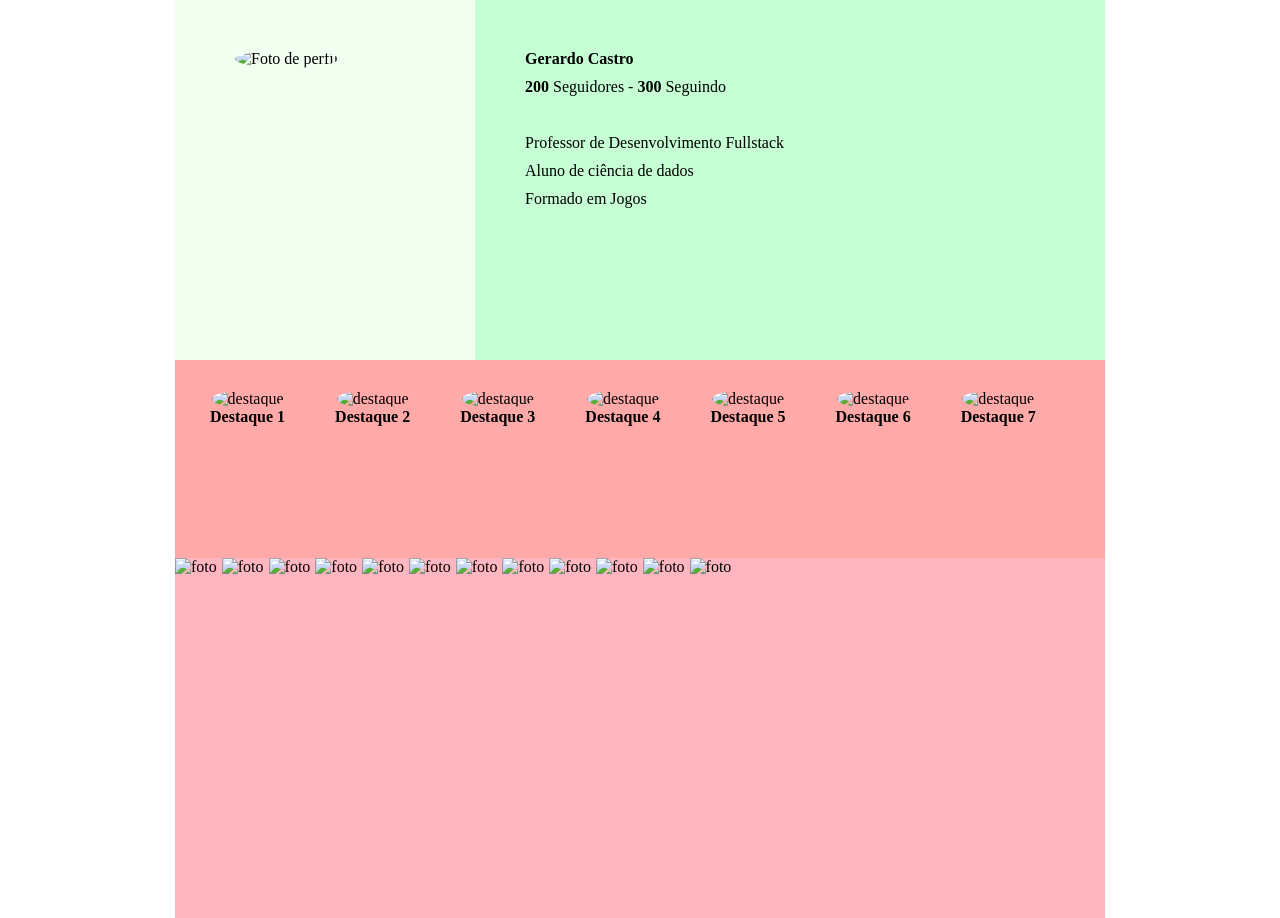
==== index.html @ 74f67df5 "primeiro commit" ====
<!DOCTYPE html>
<html lang="en">
<head>
    <meta charset="UTF-8">
    <meta name="viewport" content="width=device-width, initial-scale=1.0">
    <title>Instagram</title>
    <link rel="stylesheet" href="style.css">
</head>
<body>
    <div id="conteudo">
        <div id="info">
            <div id="foto">
                <img src="https://placehold.co/180" alt="Foto de perfil">
            </div>
            <div id="texto">
                <p><strong>Gerardo Castro</strong></p>
                <p><strong>200</strong> Seguidores - <strong>300</strong> Seguindo</p>
                <br>
                <p>Professor de Desenvolvimento Fullstack</p>
                <p>Aluno de ciência de dados</p>
                <p>Formado em Jogos</p>
            </div>
        </div>
        <div id="destaques">
            <div class="destaque">
                <img src="https://placehold.co/100" alt="destaque">
                <p><b>Destaque 1</b></p>
            </div>
            <div class="destaque">
                <img src="https://placehold.co/100" alt="destaque">
                <p><b>Destaque 2</b></p>
            </div>
            <div class="destaque">
                <img src="https://placehold.co/100" alt="destaque">
                <p><b>Destaque 3</b></p>
            </div>
            <div class="destaque">
                <img src="https://placehold.co/100" alt="destaque">
                <p><b>Destaque 4</b></p>
            </div>
            <div class="destaque">
                <img src="https://placehold.co/100" alt="destaque">
                <p><b>Destaque 5</b></p>
            </div>
            <div class="destaque">
                <img src="https://placehold.co/100" alt="destaque">
                <p><b>Destaque 6</b></p>
            </div>
            <div class="destaque">
                <img src="https://placehold.co/100" alt="destaque">
                <p><b>Destaque 7</b></p>
            </div>
            
        </div>
        <div id="feed">
            <div class="foto"><img src="https://placehold.co/306x400" alt="foto"></div>
            <div class="foto"><img src="https://placehold.co/306x400" alt="foto"></div>
            <div class="foto"><img src="https://placehold.co/306x400" alt="foto"></div>
            <div class="foto"><img src="https://placehold.co/306x400" alt="foto"></div>
            <div class="foto"><img src="https://placehold.co/306x400" alt="foto"></div>
            <div class="foto"><img src="https://placehold.co/306x400" alt="foto"></div>
            <div class="foto"><img src="https://placehold.co/306x400" alt="foto"></div>
            <div class="foto"><img src="https://placehold.co/306x400" alt="foto"></div>
            <div class="foto"><img src="https://placehold.co/306x400" alt="foto"></div>
            <div class="foto"><img src="https://placehold.co/306x400" alt="foto"></div>
            <div class="foto"><img src="https://placehold.co/306x400" alt="foto"></div>
            <div class="foto"><img src="https://placehold.co/306x400" alt="foto"></div>
        </div>
    </div>    
</body>
</html>
---- style.css ----
* {
  margin: 0;
  padding: 0;
  box-sizing: border-box;
}

#conteudo {
    width: 930px;
    /* height: 100vh; */
    margin: 0 auto;
    background-color: rgb(222, 238, 252);
}

#info {
    width: 100%;
    height: 40vh;
    background-color: cornsilk;
    display: flex;
}

#foto {
    width: 300px;
    background-color: honeydew;

    img {
        width: 180px;
        border-radius: 50%;
        margin: 50px 60px;
    }
}

#texto {
    background-color: rgb(199, 255, 212);
    width: 630px;
    height: 40vh;
    padding: 40px;
    p {
        margin: 10px;
    }
}

#destaques {
    width: 100%;
    height: 22vh;
    background-color: rgb(255, 169, 169);
    display: flex;
    padding: 10px;
}

.destaque {
    padding: 20px 25px;
    text-align: center;
    img {
        width: 80px;
        border-radius: 50%;
    }
}

#feed {
    width: 100%;
    height: 40vh;
    background-color: lightpink;
    display: flex;
    flex-wrap: wrap;
    gap: 0 5px;
    .foto {
        transition: 0.5s;
        
    }
}

.foto:hover {
    transform: scale(1.05);
    transition: 0.5s;
    box-shadow: 0 0 10px 3px rgba(0, 0, 0, 0.2);
}
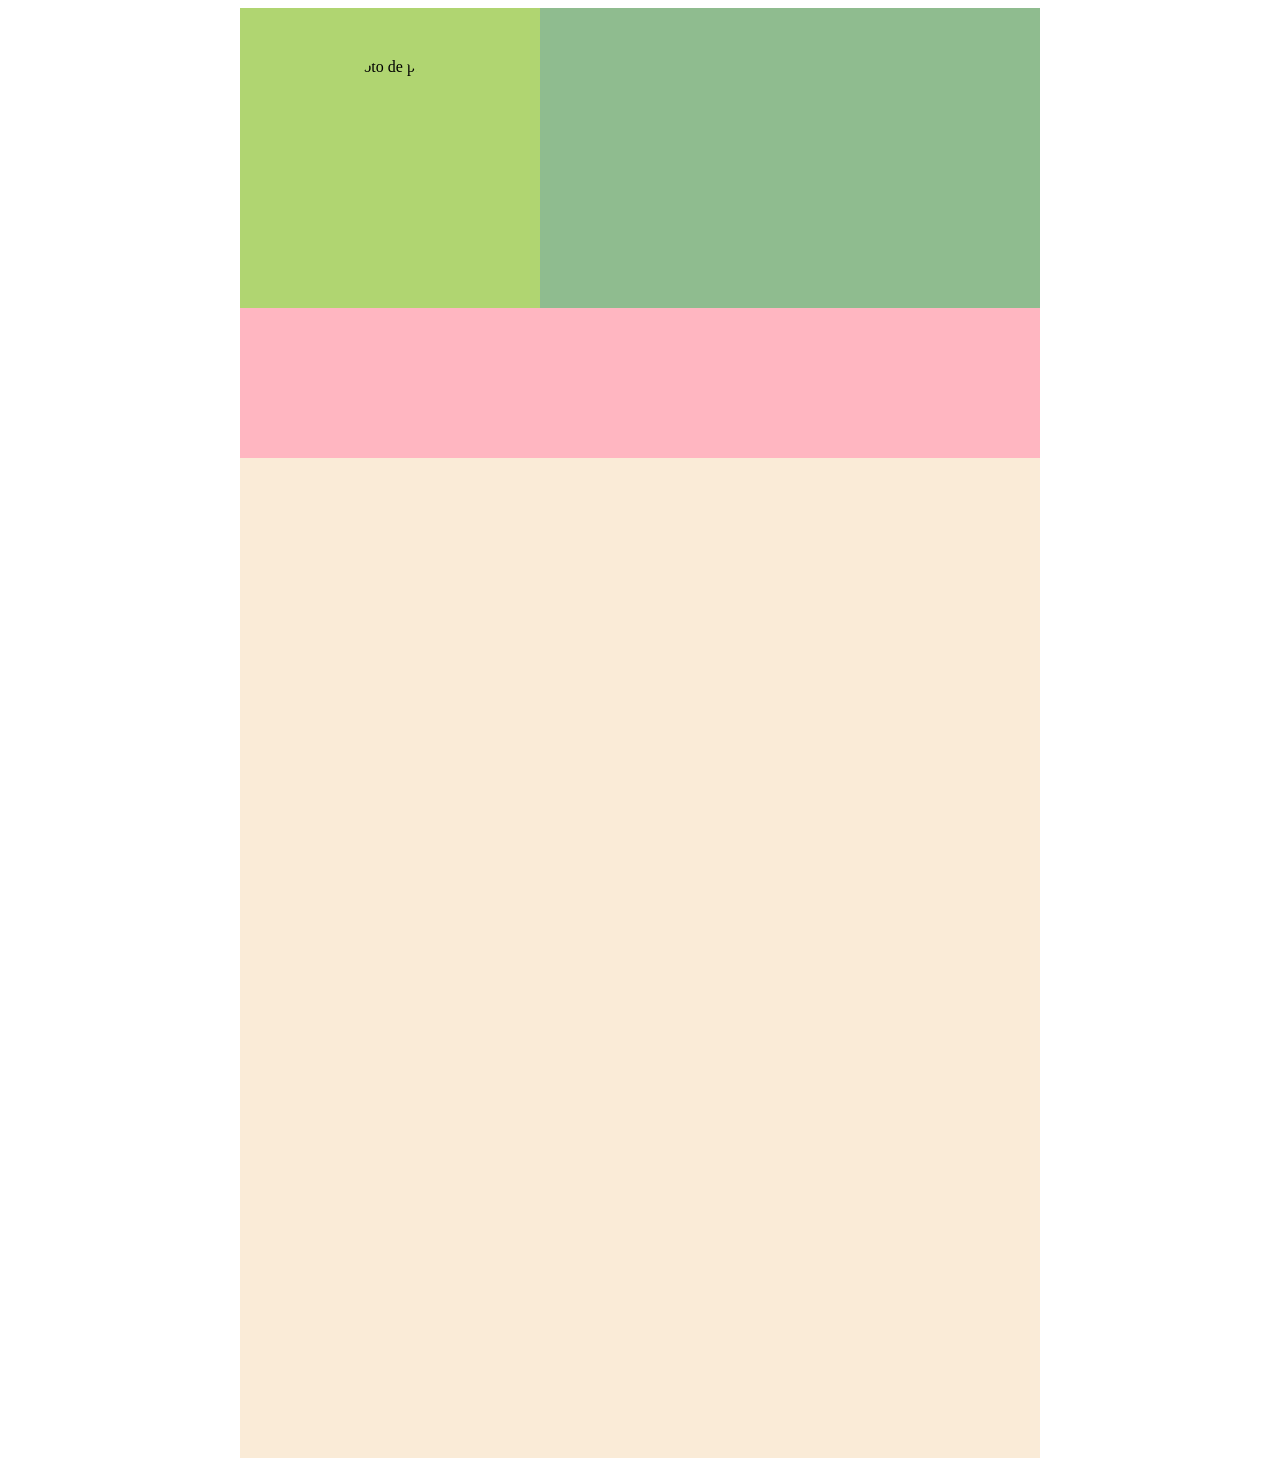
==== commit d699fed8: "tamanho das divs e foto de perfil" ====
--- a/index.html
+++ b/index.html
@@ -1,71 +1,24 @@
 <!DOCTYPE html>
 <html lang="en">
+
 <head>
     <meta charset="UTF-8">
     <meta name="viewport" content="width=device-width, initial-scale=1.0">
     <title>Instagram</title>
     <link rel="stylesheet" href="style.css">
 </head>
+
 <body>
     <div id="conteudo">
-        <div id="info">
-            <div id="foto">
-                <img src="https://placehold.co/180" alt="Foto de perfil">
+        <div id="cabecalho">
+            <div id="fotodeperfil">
+                <img height="200" src="https://placehold.co/400" alt="Foto de perfil">
             </div>
-            <div id="texto">
-                <p><strong>Gerardo Castro</strong></p>
-                <p><strong>200</strong> Seguidores - <strong>300</strong> Seguindo</p>
-                <br>
-                <p>Professor de Desenvolvimento Fullstack</p>
-                <p>Aluno de ciência de dados</p>
-                <p>Formado em Jogos</p>
-            </div>
+            <div id="textodeperfil"></div>
         </div>
-        <div id="destaques">
-            <div class="destaque">
-                <img src="https://placehold.co/100" alt="destaque">
-                <p><b>Destaque 1</b></p>
-            </div>
-            <div class="destaque">
-                <img src="https://placehold.co/100" alt="destaque">
-                <p><b>Destaque 2</b></p>
-            </div>
-            <div class="destaque">
-                <img src="https://placehold.co/100" alt="destaque">
-                <p><b>Destaque 3</b></p>
-            </div>
-            <div class="destaque">
-                <img src="https://placehold.co/100" alt="destaque">
-                <p><b>Destaque 4</b></p>
-            </div>
-            <div class="destaque">
-                <img src="https://placehold.co/100" alt="destaque">
-                <p><b>Destaque 5</b></p>
-            </div>
-            <div class="destaque">
-                <img src="https://placehold.co/100" alt="destaque">
-                <p><b>Destaque 6</b></p>
-            </div>
-            <div class="destaque">
-                <img src="https://placehold.co/100" alt="destaque">
-                <p><b>Destaque 7</b></p>
-            </div>
-            
-        </div>
-        <div id="feed">
-            <div class="foto"><img src="https://placehold.co/306x400" alt="foto"></div>
-            <div class="foto"><img src="https://placehold.co/306x400" alt="foto"></div>
-            <div class="foto"><img src="https://placehold.co/306x400" alt="foto"></div>
-            <div class="foto"><img src="https://placehold.co/306x400" alt="foto"></div>
-            <div class="foto"><img src="https://placehold.co/306x400" alt="foto"></div>
-            <div class="foto"><img src="https://placehold.co/306x400" alt="foto"></div>
-            <div class="foto"><img src="https://placehold.co/306x400" alt="foto"></div>
-            <div class="foto"><img src="https://placehold.co/306x400" alt="foto"></div>
-            <div class="foto"><img src="https://placehold.co/306x400" alt="foto"></div>
-            <div class="foto"><img src="https://placehold.co/306x400" alt="foto"></div>
-            <div class="foto"><img src="https://placehold.co/306x400" alt="foto"></div>
-            <div class="foto"><img src="https://placehold.co/306x400" alt="foto"></div>
-        </div>
-    </div>    
+        <div id="destaques"></div>
+        <div id="feed"></div>
+    </div>
 </body>
+
 </html>
--- a/style.css
+++ b/style.css
@@ -1,76 +1,45 @@
-* {
-  margin: 0;
-  padding: 0;
-  box-sizing: border-box;
+#conteudo  {
+    width: 800px;
+    height: 1000px;
+    background-color: khaki;
+    margin: 0 auto;
 }
 
-#conteudo {
-    width: 930px;
-    /* height: 100vh; */
-    margin: 0 auto;
-    background-color: rgb(222, 238, 252);
-}
-
-#info {
-    width: 100%;
-    height: 40vh;
-    background-color: cornsilk;
+#cabecalho {
+    width: 800px;
+    height: 300px;
+    background-color: azure;
     display: flex;
 }
 
-#foto {
+#fotodeperfil {
     width: 300px;
-    background-color: honeydew;
-
-    img {
-        width: 180px;
-        border-radius: 50%;
-        margin: 50px 60px;
-    }
+    height: 300px;
+    background-color: rgb(176, 213, 113);
+    display: flex;
+    align-items: center;
+    justify-content: center;
 }
 
-#texto {
-    background-color: rgb(199, 255, 212);
-    width: 630px;
-    height: 40vh;
-    padding: 40px;
-    p {
-        margin: 10px;
-    }
+img {
+    border-radius: 50%;
+}
+
+#textodeperfil {
+    width: 500px;
+    height: 300px;
+    background-color: darkseagreen;
 }
 
 #destaques {
-    width: 100%;
-    height: 22vh;
-    background-color: rgb(255, 169, 169);
-    display: flex;
-    padding: 10px;
-}
-
-.destaque {
-    padding: 20px 25px;
-    text-align: center;
-    img {
-        width: 80px;
-        border-radius: 50%;
-    }
+    height: 150px;
+    width: 800px;
+    background-color: lightpink;
 }
 
 #feed {
-    width: 100%;
-    height: 40vh;
-    background-color: lightpink;
-    display: flex;
-    flex-wrap: wrap;
-    gap: 0 5px;
-    .foto {
-        transition: 0.5s;
-        
-    }
+    height: 1000px;
+    width: 800px;
+    background-color: antiquewhite;
 }
 
-.foto:hover {
-    transform: scale(1.05);
-    transition: 0.5s;
-    box-shadow: 0 0 10px 3px rgba(0, 0, 0, 0.2);
-}
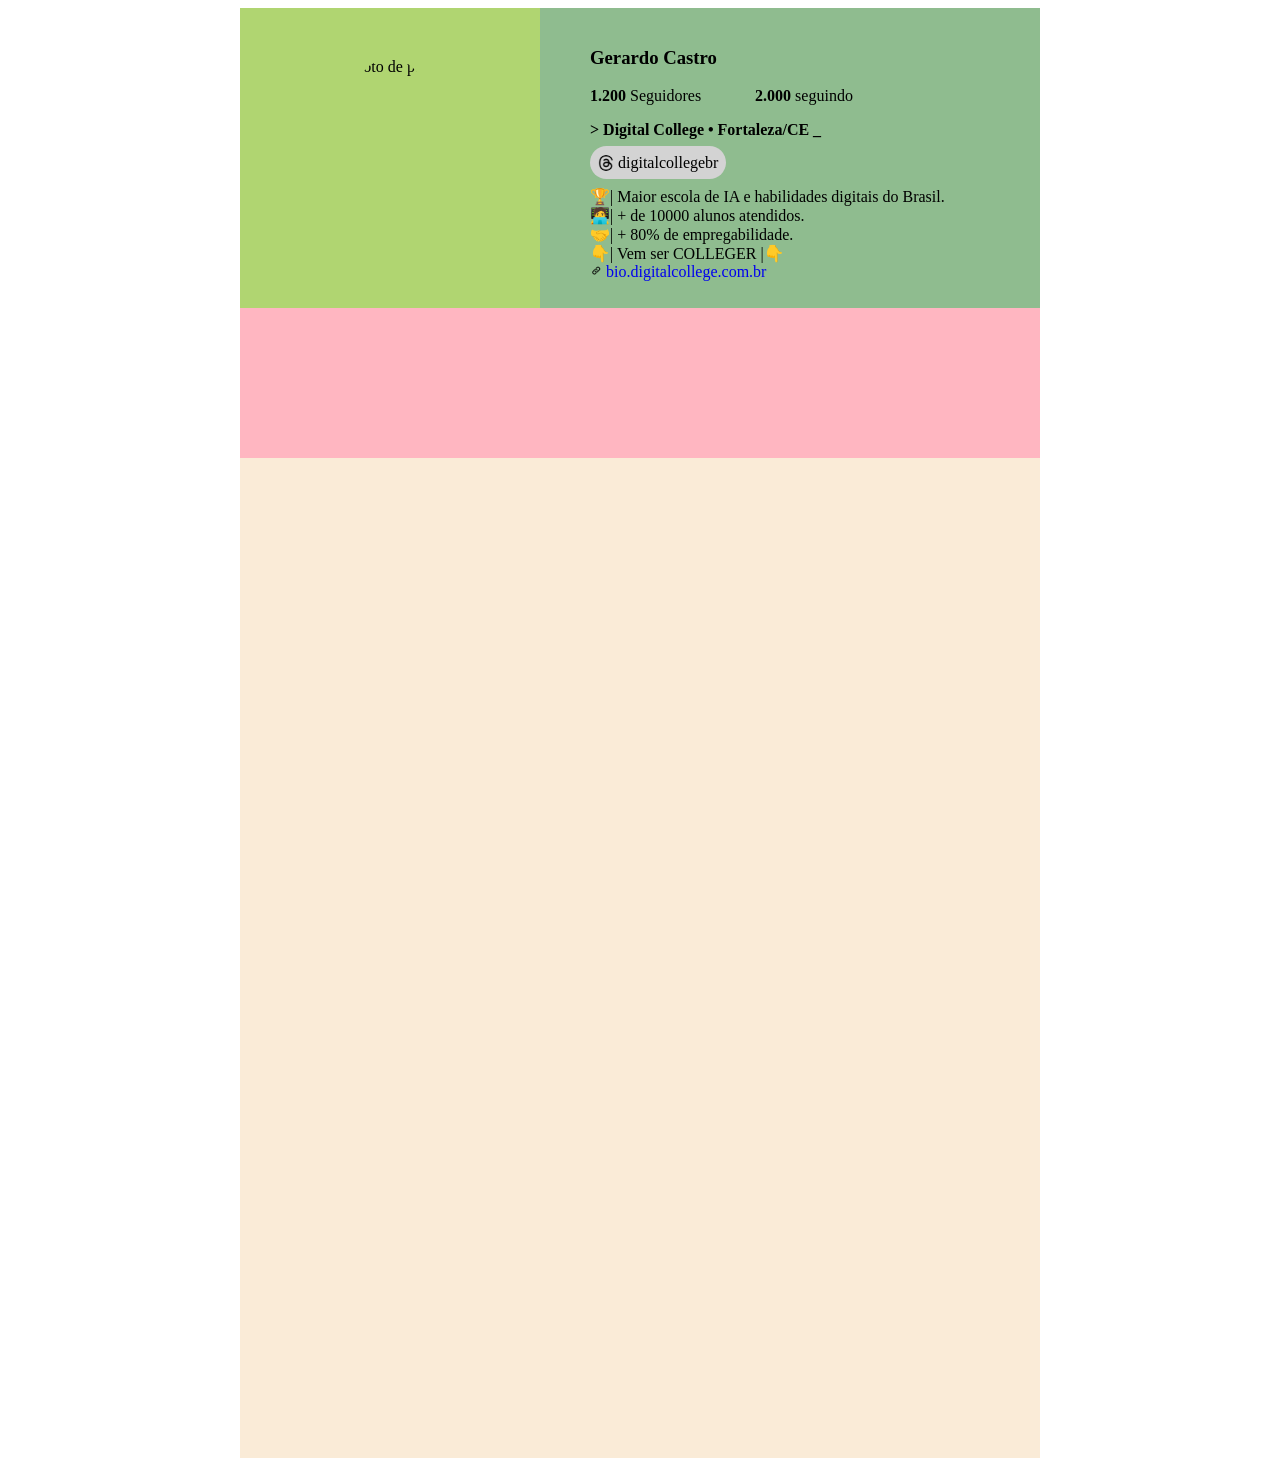
==== commit e195b803: "finalizamos o cabeçalho" ====
--- a/index.html
+++ b/index.html
@@ -14,7 +14,24 @@
             <div id="fotodeperfil">
                 <img height="200" src="https://placehold.co/400" alt="Foto de perfil">
             </div>
-            <div id="textodeperfil"></div>
+            <div id="textodeperfil">
+                <h3>Gerardo Castro</h3>
+                <p><b>1.200</b> Seguidores <span id="span-seguindo">2.000</span> seguindo</p>
+                <strong>> Digital College • Fortaleza/CE _</strong>
+                <p class="juntinhos" id="essenao">
+                    <span id="pill">
+                        <img src="Threads_(app)_logo.svg.webp" alt="Logo do Threads" height="16">
+                        digitalcollegebr</span>
+                </p>
+                <p class="juntinhos">🏆| Maior escola de IA e habilidades digitais do Brasil.</p>
+                <p class="juntinhos">🧑‍💻| + de 10000 alunos atendidos.</p>
+                <p class="juntinhos">🤝| + 80% de empregabilidade.</p>
+                <p class="juntinhos">👇| Vem ser COLLEGER |👇</p>
+                <a href="bio.digitalcollege.com.br">
+                    <i id="icone-link"></i>
+                    bio.digitalcollege.com.br
+                </a>
+            </div>
         </div>
         <div id="destaques"></div>
         <div id="feed"></div>
--- a/style.css
+++ b/style.css
@@ -29,6 +29,8 @@
     width: 500px;
     height: 300px;
     background-color: darkseagreen;
+    padding: 20px 50px;
+    box-sizing: border-box;
 }
 
 #destaques {
@@ -43,3 +45,37 @@
     background-color: antiquewhite;
 }
 
+#span-seguindo {
+    font-weight: bold;
+    margin-left: 50px;
+}
+
+.juntinhos {
+    margin: 0;
+}
+
+#pill {
+    background-color: lightgray;
+    padding: 8px;
+    border-radius: 20px;
+
+    img {
+        margin-bottom: -3px;
+    }
+}
+
+#essenao {
+    margin: 15px 0;
+}
+
+a {
+    text-decoration: none;
+}
+
+#icone-link {
+    height: 12px;
+    width: 12px;
+    display: inline-block;
+    background-size: 12px;
+    background-image: url("link-icon-png-14.png");
+}
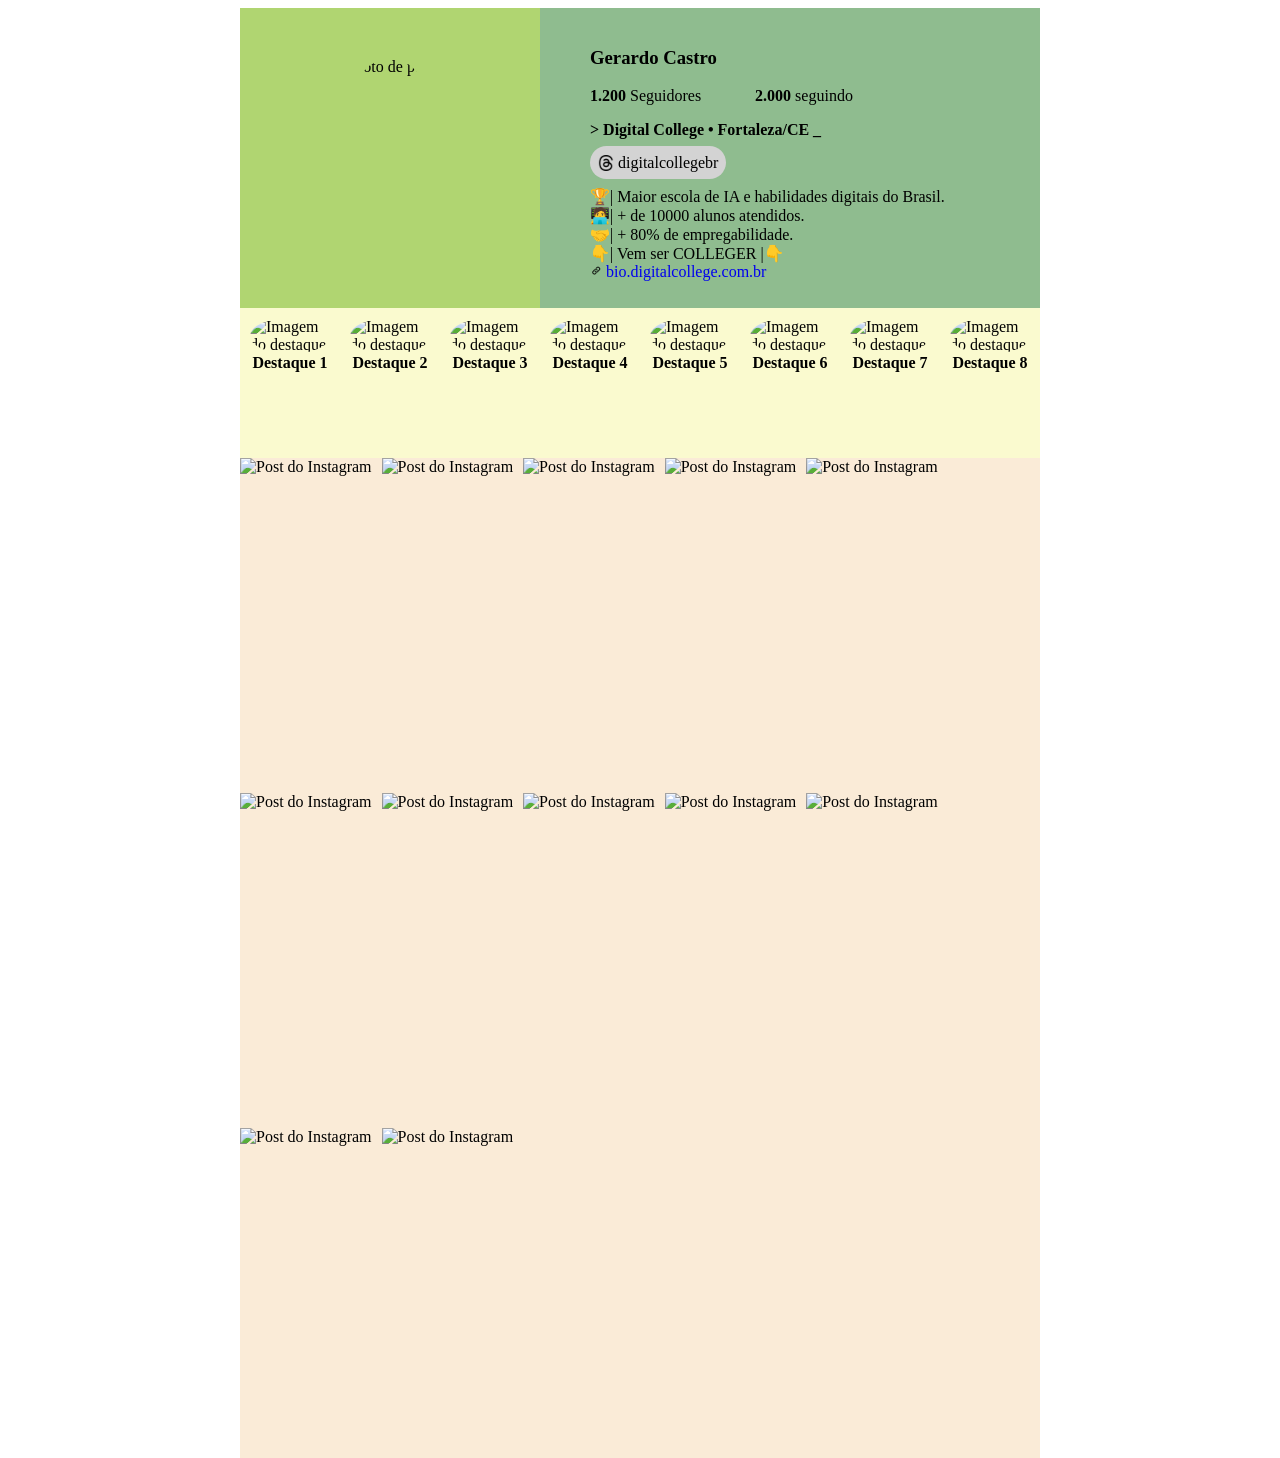
==== commit 01267fe8: "destaques e feed" ====
--- a/index.html
+++ b/index.html
@@ -33,8 +33,54 @@
                 </a>
             </div>
         </div>
-        <div id="destaques"></div>
-        <div id="feed"></div>
+        <div id="destaques">
+            <div class="destaque">
+                <img src="https://placehold.co/100x100" alt="Imagem do destaque">
+                <p>Destaque 1</p>
+            </div>
+            <div class="destaque">
+                <img src="https://placehold.co/100x100" alt="Imagem do destaque">
+                <p>Destaque 2</p>
+            </div>
+            <div class="destaque">
+                <img src="https://placehold.co/100x100" alt="Imagem do destaque">
+                <p>Destaque 3</p>
+            </div>
+            <div class="destaque">
+                <img src="https://placehold.co/100x100" alt="Imagem do destaque">
+                <p>Destaque 4</p>
+            </div>
+            <div class="destaque">
+                <img src="https://placehold.co/100x100" alt="Imagem do destaque">
+                <p>Destaque 5</p>
+            </div>
+            <div class="destaque">
+                <img src="https://placehold.co/100x100" alt="Imagem do destaque">
+                <p>Destaque 6</p>
+            </div>
+            <div class="destaque">
+                <img src="https://placehold.co/100x100" alt="Imagem do destaque">
+                <p>Destaque 7</p>
+            </div>
+            <div class="destaque">
+                <img src="https://placehold.co/100x100" alt="Imagem do destaque">
+                <p>Destaque 8</p>
+            </div>
+        </div>
+        <div id="feed">
+            <div class="post"><img src="https://placehold.co/260x300" alt="Post do Instagram"></div>
+            <div class="post"><img src="https://placehold.co/260x300" alt="Post do Instagram"></div>
+            <div class="post"><img src="https://placehold.co/260x300" alt="Post do Instagram"></div>
+            <div class="post"><img src="https://placehold.co/260x300" alt="Post do Instagram"></div>
+            <div class="post"><img src="https://placehold.co/260x300" alt="Post do Instagram"></div>
+            <div class="post"><img src="https://placehold.co/260x300" alt="Post do Instagram"></div>
+            <div class="post"><img src="https://placehold.co/260x300" alt="Post do Instagram"></div>
+            <div class="post"><img src="https://placehold.co/260x300" alt="Post do Instagram"></div>
+            <div class="post"><img src="https://placehold.co/260x300" alt="Post do Instagram"></div>
+            <div class="post"><img src="https://placehold.co/260x300" alt="Post do Instagram"></div>
+            <div class="post"><img src="https://placehold.co/260x300" alt="Post do Instagram"></div>
+            <div class="post"><img src="https://placehold.co/260x300" alt="Post do Instagram"></div>
+        </div>
     </div>
 </body>
 
--- a/style.css
+++ b/style.css
@@ -21,7 +21,8 @@
     justify-content: center;
 }
 
-img {
+#fotodeperfil img,
+.destaque img{
     border-radius: 50%;
 }
 
@@ -37,6 +38,9 @@
     height: 150px;
     width: 800px;
     background-color: lightpink;
+    display: flex;
+    overflow-x: scroll;
+    overflow-y: hidden;
 }
 
 #feed {
@@ -78,4 +82,24 @@
     display: inline-block;
     background-size: 12px;
     background-image: url("link-icon-png-14.png");
+}
+
+.destaque {
+    width: 120px;
+    height: 150px;
+    background-color: #fafacf;
+    padding: 10px;
+    box-sizing: border-box;
+
+    p {
+        margin-top: 0;
+        text-align: center;
+        font-weight: 600;
+    }
+}
+
+#feed {
+    display: flex;
+    flex-wrap: wrap;
+    gap: 5px 10px;
 }
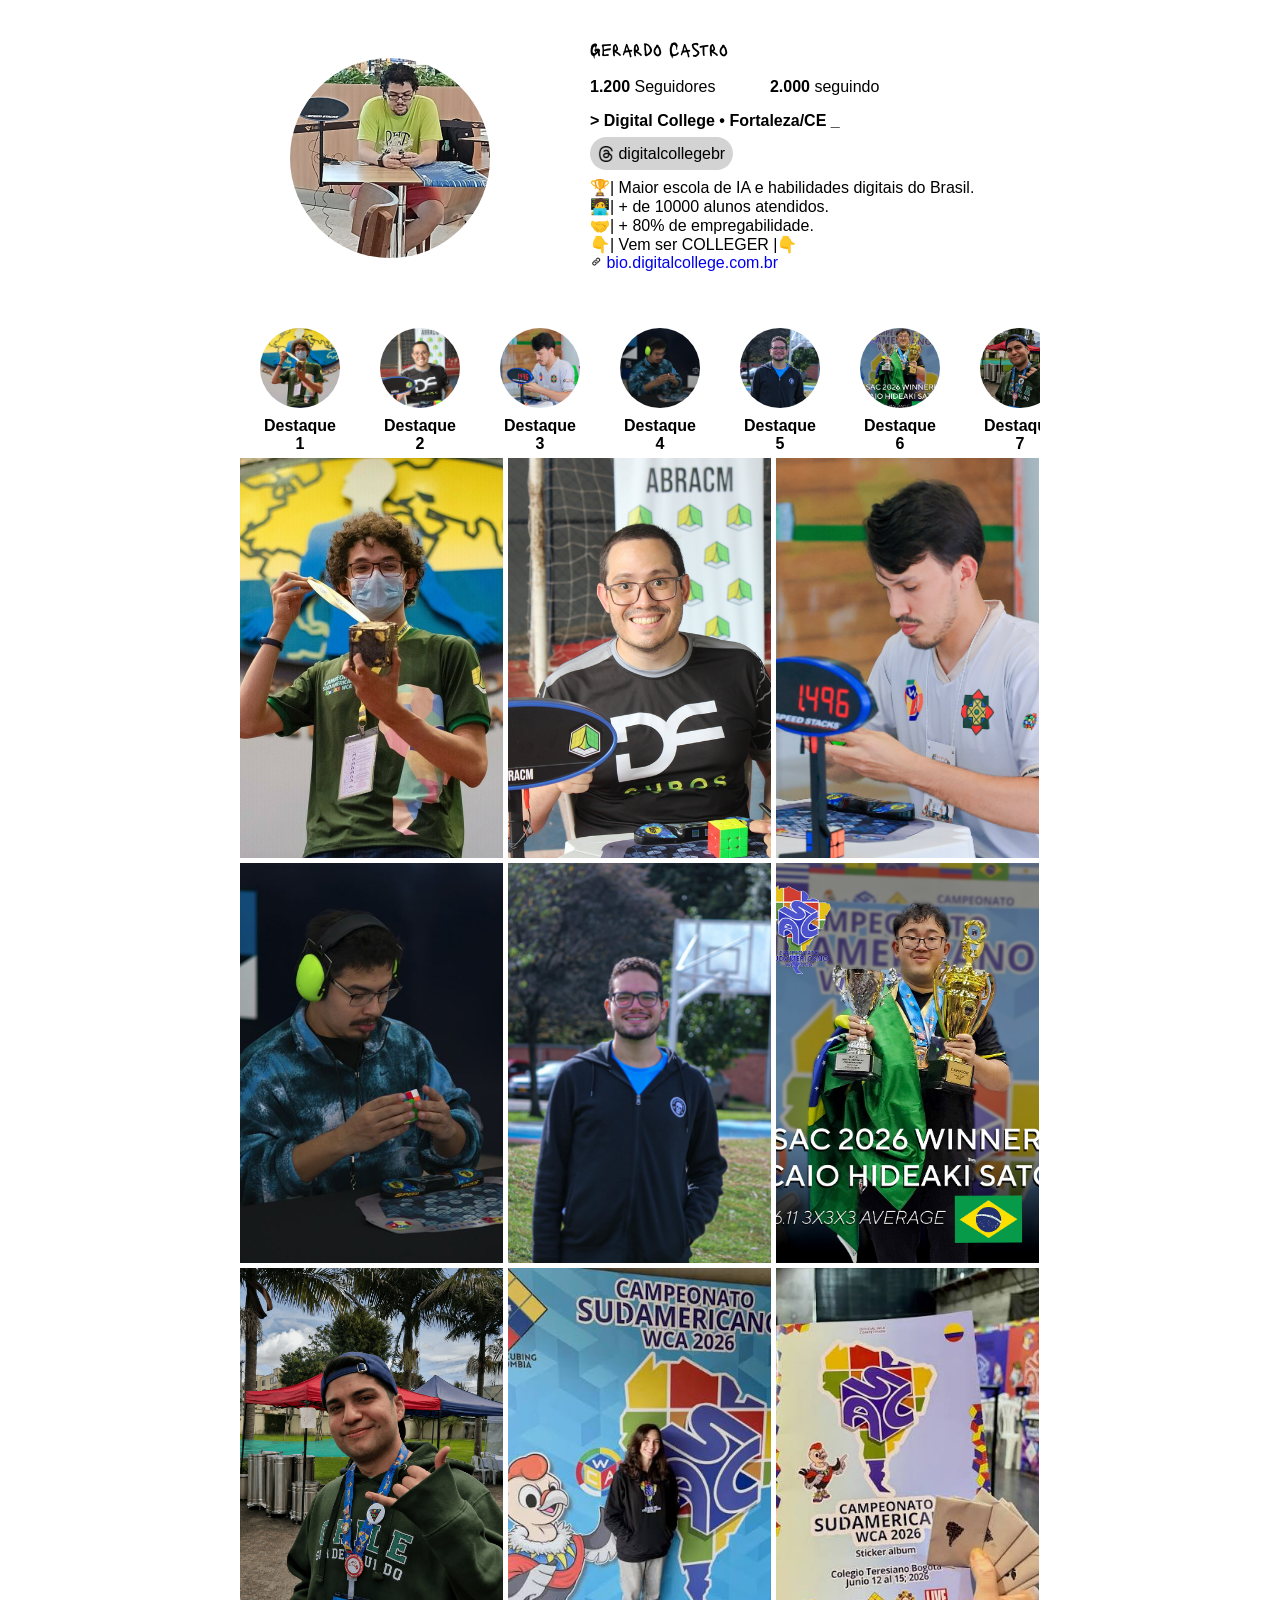
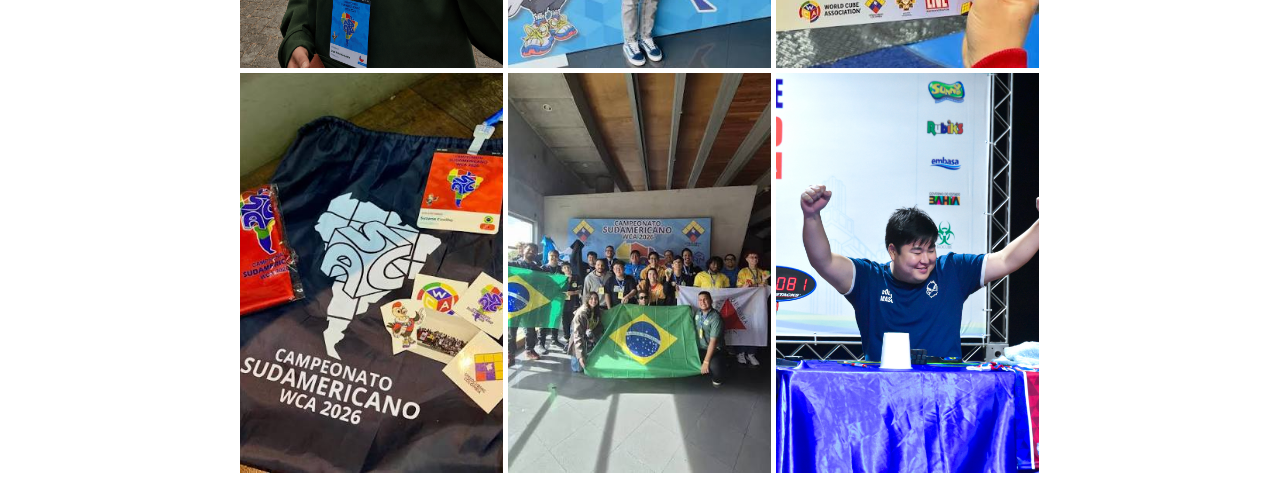
==== commit 7e93c7b7: "terminamos o site" ====
--- a/index.html
+++ b/index.html
@@ -2,17 +2,21 @@
 <html lang="en">
 
 <head>
+    <link rel="preconnect" href="https://fonts.googleapis.com">
+    <link rel="preconnect" href="https://fonts.gstatic.com" crossorigin>
+    <link href="https://fonts.googleapis.com/css2?family=Lacquer&display=swap" rel="stylesheet">
     <meta charset="UTF-8">
     <meta name="viewport" content="width=device-width, initial-scale=1.0">
     <title>Instagram</title>
     <link rel="stylesheet" href="style.css">
+
 </head>
 
 <body>
     <div id="conteudo">
         <div id="cabecalho">
             <div id="fotodeperfil">
-                <img height="200" src="https://placehold.co/400" alt="Foto de perfil">
+                <img height="200" src="imagens/demnxhqx9niicv0qrow2nn7o55xg.jpg" alt="Foto de perfil">
             </div>
             <div id="textodeperfil">
                 <h3>Gerardo Castro</h3>
@@ -35,51 +39,51 @@
         </div>
         <div id="destaques">
             <div class="destaque">
-                <img src="https://placehold.co/100x100" alt="Imagem do destaque">
+                <img src="imagens/1666149618.jpg" alt="Imagem do destaque">
                 <p>Destaque 1</p>
             </div>
             <div class="destaque">
-                <img src="https://placehold.co/100x100" alt="Imagem do destaque">
+                <img src="imagens/1707234969.jpg" alt="Imagem do destaque">
                 <p>Destaque 2</p>
             </div>
             <div class="destaque">
-                <img src="https://placehold.co/100x100" alt="Imagem do destaque">
+                <img src="imagens/8dlv43lvkflvak1109nmsfam60ao.jpg" alt="Imagem do destaque">
                 <p>Destaque 3</p>
             </div>
             <div class="destaque">
-                <img src="https://placehold.co/100x100" alt="Imagem do destaque">
+                <img src="imagens/90e2yrpcwqpw7p2szbnr8mu7uqdp.jpg" alt="Imagem do destaque">
                 <p>Destaque 4</p>
             </div>
             <div class="destaque">
-                <img src="https://placehold.co/100x100" alt="Imagem do destaque">
+                <img src="imagens/eotj4h1msof97uyo042hebqklqcf.jpg" alt="Imagem do destaque">
                 <p>Destaque 5</p>
             </div>
             <div class="destaque">
-                <img src="https://placehold.co/100x100" alt="Imagem do destaque">
+                <img src="imagens/HK8YvvHbMAA1kE8.jpg" alt="Imagem do destaque">
                 <p>Destaque 6</p>
             </div>
             <div class="destaque">
-                <img src="https://placehold.co/100x100" alt="Imagem do destaque">
+                <img src="imagens/ie10jjyo1yw3egxyetloz8v48cmb.png" alt="Imagem do destaque">
                 <p>Destaque 7</p>
             </div>
             <div class="destaque">
-                <img src="https://placehold.co/100x100" alt="Imagem do destaque">
+                <img src="imagens/images (1).jpg" alt="Imagem do destaque">
                 <p>Destaque 8</p>
             </div>
         </div>
         <div id="feed">
-            <div class="post"><img src="https://placehold.co/260x300" alt="Post do Instagram"></div>
-            <div class="post"><img src="https://placehold.co/260x300" alt="Post do Instagram"></div>
-            <div class="post"><img src="https://placehold.co/260x300" alt="Post do Instagram"></div>
-            <div class="post"><img src="https://placehold.co/260x300" alt="Post do Instagram"></div>
-            <div class="post"><img src="https://placehold.co/260x300" alt="Post do Instagram"></div>
-            <div class="post"><img src="https://placehold.co/260x300" alt="Post do Instagram"></div>
-            <div class="post"><img src="https://placehold.co/260x300" alt="Post do Instagram"></div>
-            <div class="post"><img src="https://placehold.co/260x300" alt="Post do Instagram"></div>
-            <div class="post"><img src="https://placehold.co/260x300" alt="Post do Instagram"></div>
-            <div class="post"><img src="https://placehold.co/260x300" alt="Post do Instagram"></div>
-            <div class="post"><img src="https://placehold.co/260x300" alt="Post do Instagram"></div>
-            <div class="post"><img src="https://placehold.co/260x300" alt="Post do Instagram"></div>
+            <div class="post"><img src="imagens/1666149618.jpg" alt="Post do Instagram"></div>
+            <div class="post"><img src="imagens/1707234969.jpg" alt="Post do Instagram"></div>
+            <div class="post"><img src="imagens/8dlv43lvkflvak1109nmsfam60ao.jpg" alt="Post do Instagram"></div>
+            <div class="post"><img src="imagens/90e2yrpcwqpw7p2szbnr8mu7uqdp.jpg" alt="Post do Instagram"></div>
+            <div class="post"><img src="imagens/eotj4h1msof97uyo042hebqklqcf.jpg" alt="Post do Instagram"></div>
+            <div class="post"><img src="imagens/HK8YvvHbMAA1kE8.jpg" alt="Post do Instagram"></div>
+            <div class="post"><img src="imagens/ie10jjyo1yw3egxyetloz8v48cmb.png" alt="Post do Instagram"></div>
+            <div class="post"><img src="imagens/images (1).jpg" alt="Post do Instagram"></div>
+            <div class="post"><img src="imagens/images (2).jpg" alt="Post do Instagram"></div>
+            <div class="post"><img src="imagens/images (3).jpg" alt="Post do Instagram"></div>
+            <div class="post"><img src="imagens/images.jpg" alt="Post do Instagram"></div>
+            <div class="post"><img src="imagens/o4fc6rxgkiodjvl6qbbk2hye0orn.jpg" alt="Post do Instagram"></div>
         </div>
     </div>
 </body>
--- a/style.css
+++ b/style.css
@@ -1,21 +1,18 @@
 #conteudo  {
     width: 800px;
     height: 1000px;
-    background-color: khaki;
     margin: 0 auto;
 }
 
 #cabecalho {
     width: 800px;
     height: 300px;
-    background-color: azure;
     display: flex;
 }
 
 #fotodeperfil {
     width: 300px;
     height: 300px;
-    background-color: rgb(176, 213, 113);
     display: flex;
     align-items: center;
     justify-content: center;
@@ -29,15 +26,19 @@
 #textodeperfil {
     width: 500px;
     height: 300px;
-    background-color: darkseagreen;
-    padding: 20px 50px;
+    padding: 10px 50px;
     box-sizing: border-box;
+
+    h3 {
+        font-family: "Lacquer", system-ui;
+        font-weight: 400;
+        font-style: normal;
+    }
 }
 
 #destaques {
     height: 150px;
     width: 800px;
-    background-color: lightpink;
     display: flex;
     overflow-x: scroll;
     overflow-y: hidden;
@@ -46,7 +47,6 @@
 #feed {
     height: 1000px;
     width: 800px;
-    background-color: antiquewhite;
 }
 
 #span-seguindo {
@@ -87,12 +87,16 @@
 .destaque {
     width: 120px;
     height: 150px;
-    background-color: #fafacf;
-    padding: 10px;
+    padding: 20px;
     box-sizing: border-box;
 
+    img {
+        width: 80px;
+        height: 80px;
+    }
+
     p {
-        margin-top: 0;
+        margin-top: 5px;
         text-align: center;
         font-weight: 600;
     }
@@ -101,5 +105,23 @@
 #feed {
     display: flex;
     flex-wrap: wrap;
-    gap: 5px 10px;
+    gap: 5px;
+    
+}
+
+.post {
+    width: 263px;
+    height: 400px;
+    img {
+        width: 100%;
+        height: 100%;
+    }
+}
+
+img {
+    object-fit: cover;
+}
+
+* {
+    font-family: 'Segoe UI', Tahoma, Geneva, Verdana, sans-serif;
 }
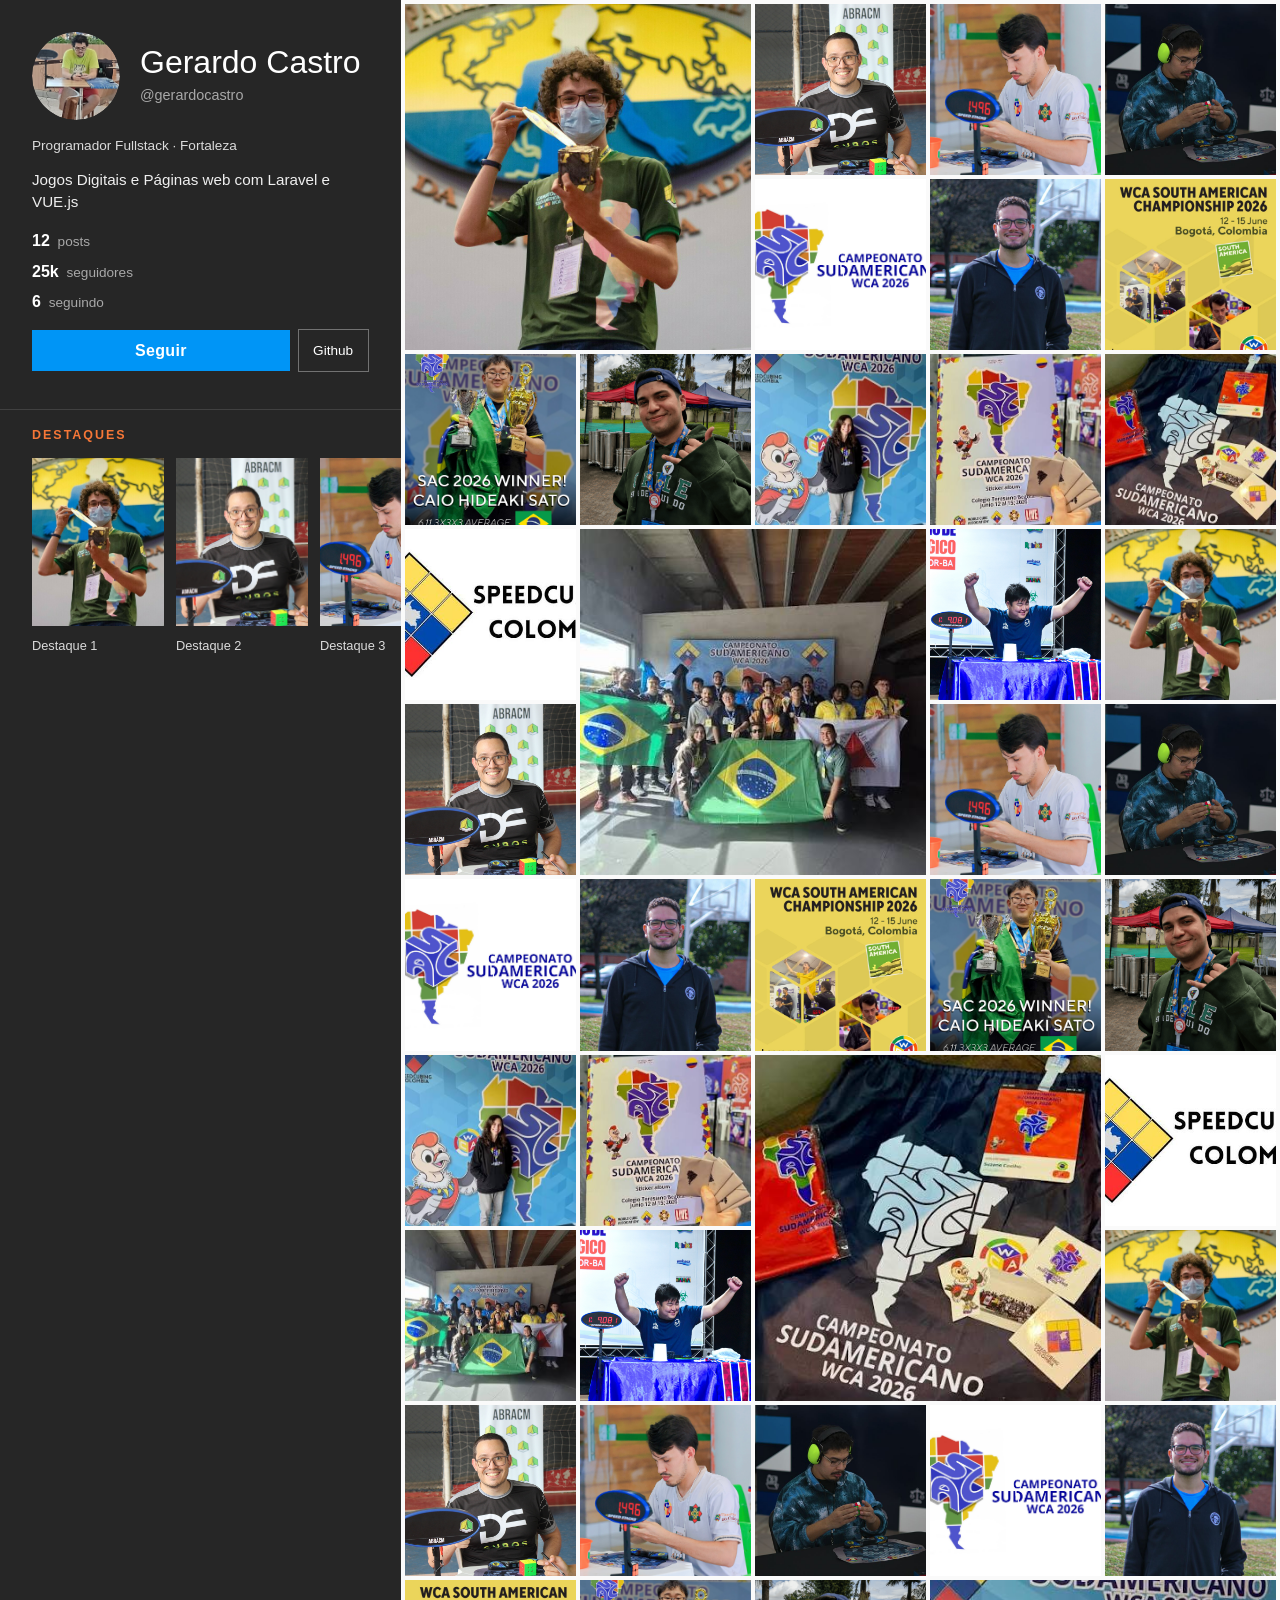
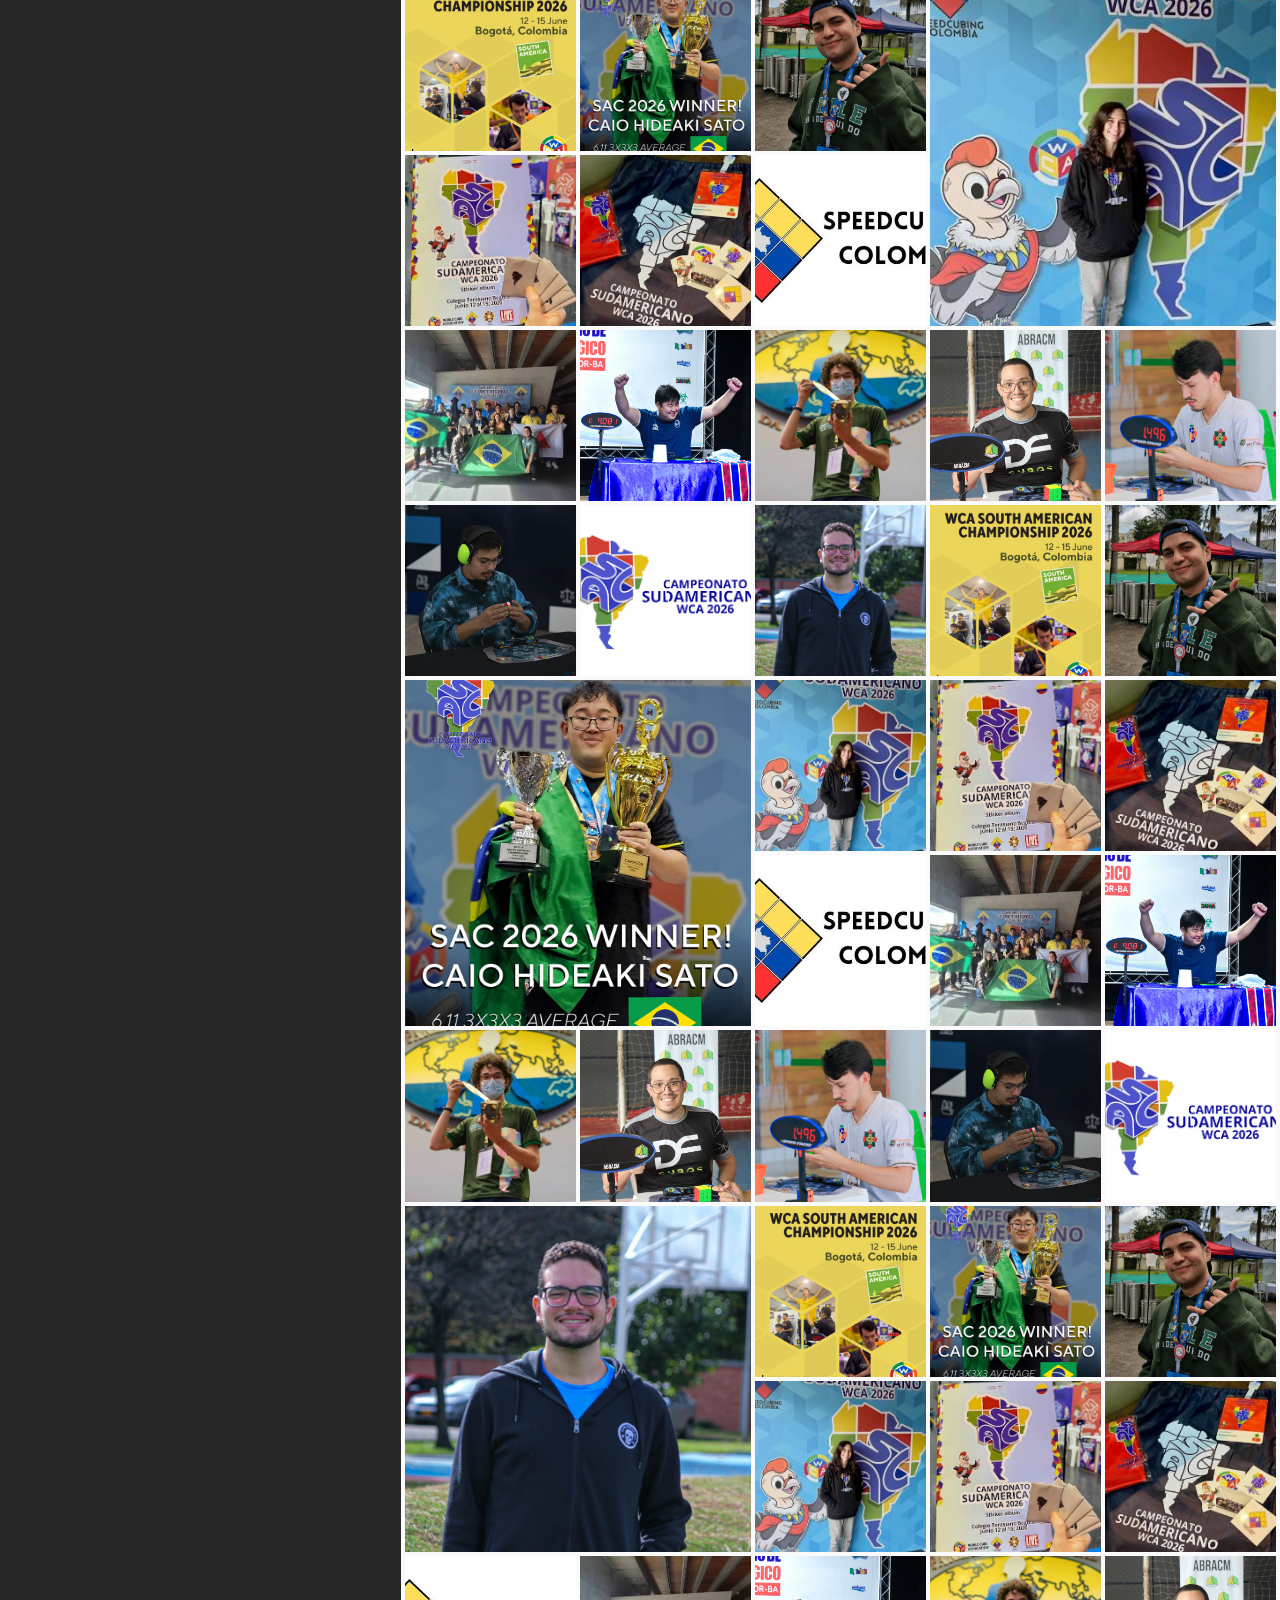
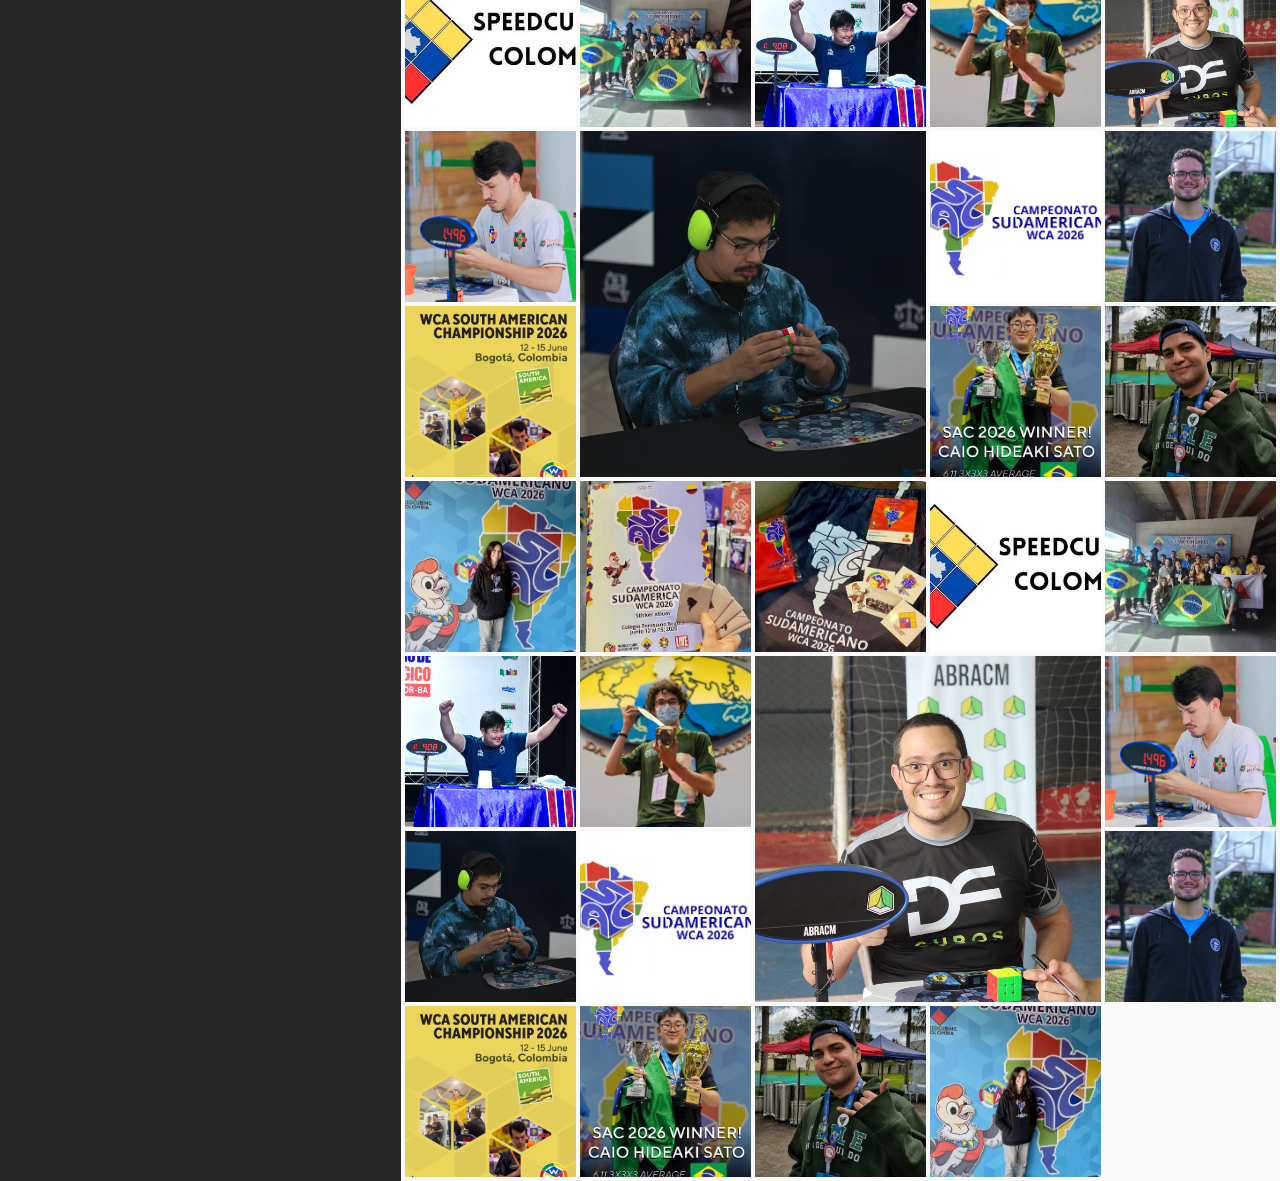
==== commit 61f64bb2: "form" ====
--- a/index.html
+++ b/index.html
@@ -1,90 +1,519 @@
 <!DOCTYPE html>
-<html lang="en">
+<html lang="pt-BR">
 
 <head>
-    <link rel="preconnect" href="https://fonts.googleapis.com">
-    <link rel="preconnect" href="https://fonts.gstatic.com" crossorigin>
-    <link href="https://fonts.googleapis.com/css2?family=Lacquer&display=swap" rel="stylesheet">
     <meta charset="UTF-8">
     <meta name="viewport" content="width=device-width, initial-scale=1.0">
-    <title>Instagram</title>
+    <title>Gerardo Castro</title>
     <link rel="stylesheet" href="style.css">
-
 </head>
 
 <body>
-    <div id="conteudo">
-        <div id="cabecalho">
-            <div id="fotodeperfil">
-                <img height="200" src="imagens/demnxhqx9niicv0qrow2nn7o55xg.jpg" alt="Foto de perfil">
+    <div class="pagina" id="topo">
+        <div class="barra-lateral">
+            <aside class="painel">
+                <div class="painel-topo">
+                    <div class="identidade">
+                        <a class="foto-perfil" href="#perfil-ampliado" aria-label="Ver foto de perfil ampliada">
+                            <img src="imagens/demnxhqx9niicv0qrow2nn7o55xg.jpg" alt="Foto de perfil" width="160"
+                                height="160">
+                        </a>
+                        <div class="identidade-texto">
+                            <h1>Gerardo Castro</h1>
+                            <p class="usuario">@gerardocastro</p>
+                        </div>
+                    </div>
+                    <p class="local">Programador Fullstack · Fortaleza</p>
+                    <p class="bio">Jogos Digitais e Páginas web com Laravel e VUE.js</p>
+
+                    <ul class="estatisticas">
+                        <li><b>12</b> posts</li>
+                        <li><b>25k</b> seguidores</li>
+                        <li><b>6</b> seguindo</li>
+                    </ul>
+
+                    <div class="acoes">
+                        <button type="button" class="primario">Seguir</button>
+                        <a href="https://github.com/lenerdz">Github</a>
+                    </div>
+                </div>
+
+                <section class="destaques" aria-label="Destaques">
+                    <h2>Destaques</h2>
+                    <div class="destaques-janela">
+                        <div class="destaques-trilha">
+                            <a href="#" class="destaque">
+                                <img src="imagens/1666149618.jpg" alt="" width="280" height="360">
+                                <span>Destaque 1</span>
+                            </a>
+                            <a href="#" class="destaque">
+                                <img src="imagens/1707234969.jpg" alt="" width="280" height="360">
+                                <span>Destaque 2</span>
+                            </a>
+                            <a href="#" class="destaque">
+                                <img src="imagens/8dlv43lvkflvak1109nmsfam60ao.jpg" alt="" width="280" height="360">
+                                <span>Destaque 3</span>
+                            </a>
+                            <a href="#" class="destaque">
+                                <img src="imagens/90e2yrpcwqpw7p2szbnr8mu7uqdp.jpg" alt="" width="280" height="360">
+                                <span>Destaque 4</span>
+                            </a>
+                            <a href="#" class="destaque">
+                                <img src="imagens/CompiladoHorizontalDL.png" alt="" width="280" height="360">
+                                <span>Destaque 5</span>
+                            </a>
+                            <a href="#" class="destaque">
+                                <img src="imagens/eotj4h1msof97uyo042hebqklqcf.jpg" alt="" width="280" height="360">
+                                <span>Destaque 6</span>
+                            </a>
+                            <a href="#" class="destaque">
+                                <img src="imagens/1666149618.jpg" alt="" width="280" height="360">
+                                <span>Destaque 1</span>
+                            </a>
+                            <a href="#" class="destaque">
+                                <img src="imagens/1707234969.jpg" alt="" width="280" height="360">
+                                <span>Destaque 2</span>
+                            </a>
+                            <a href="#" class="destaque">
+                                <img src="imagens/8dlv43lvkflvak1109nmsfam60ao.jpg" alt="" width="280" height="360">
+                                <span>Destaque 3</span>
+                            </a>
+                            <a href="#" class="destaque">
+                                <img src="imagens/90e2yrpcwqpw7p2szbnr8mu7uqdp.jpg" alt="" width="280" height="360">
+                                <span>Destaque 4</span>
+                            </a>
+                            <a href="#" class="destaque">
+                                <img src="imagens/CompiladoHorizontalDL.png" alt="" width="280" height="360">
+                                <span>Destaque 5</span>
+                            </a>
+                            <a href="#" class="destaque">
+                                <img src="imagens/eotj4h1msof97uyo042hebqklqcf.jpg" alt="" width="280" height="360">
+                                <span>Destaque 6</span>
+                            </a>
+                        </div>
+                    </div>
+                </section>
+            </aside>
+        </div>
+
+        <main class="conteudo">
+            <div class="grade">
+                <a class="celula celula--ampla" href="#foto-01">
+                    <img src="imagens/1666149618.jpg" alt="Publicação 1">
+                </a>
+                <a class="celula" href="#foto-02">
+                    <img src="imagens/1707234969.jpg" alt="Publicação 2">
+                </a>
+                <a class="celula" href="#foto-03">
+                    <img src="imagens/8dlv43lvkflvak1109nmsfam60ao.jpg" alt="Publicação 3">
+                </a>
+                <a class="celula" href="#foto-04">
+                    <img src="imagens/90e2yrpcwqpw7p2szbnr8mu7uqdp.jpg" alt="Publicação 4">
+                </a>
+                <a class="celula" href="#foto-05">
+                    <img src="imagens/CompiladoHorizontalDL.png" alt="Publicação 5">
+                </a>
+                <a class="celula" href="#foto-06">
+                    <img src="imagens/eotj4h1msof97uyo042hebqklqcf.jpg" alt="Publicação 6">
+                </a>
+                <a class="celula" href="#foto-07">
+                    <img src="imagens/G_F9f8zXkAAkzvy.jpg" alt="Publicação 7">
+                </a>
+                <a class="celula" href="#foto-08">
+                    <img src="imagens/HK8YvvHbMAA1kE8.jpg" alt="Publicação 8">
+                </a>
+                <a class="celula" href="#foto-09">
+                    <img src="imagens/ie10jjyo1yw3egxyetloz8v48cmb.png" alt="Publicação 9">
+                </a>
+                <a class="celula" href="#foto-10">
+                    <img src="imagens/images (1).jpg" alt="Publicação 10">
+                </a>
+                <a class="celula" href="#foto-11">
+                    <img src="imagens/images (2).jpg" alt="Publicação 11">
+                </a>
+                <a class="celula" href="#foto-12">
+                    <img src="imagens/images (3).jpg" alt="Publicação 12">
+                </a>
+                <a class="celula" href="#foto-13">
+                    <img src="imagens/images (4).jpg" alt="Publicação 13">
+                </a>
+                <a class="celula celula--ampla" href="#foto-14">
+                    <img src="imagens/images.jpg" alt="Publicação 14">
+                </a>
+                <a class="celula" href="#foto-15">
+                    <img src="imagens/o4fc6rxgkiodjvl6qbbk2hye0orn.jpg" alt="Publicação 15">
+                </a>
+                <a class="celula" href="#foto-01">
+                    <img src="imagens/1666149618.jpg" alt="Publicação 16">
+                </a>
+                <a class="celula" href="#foto-02">
+                    <img src="imagens/1707234969.jpg" alt="Publicação 17">
+                </a>
+                <a class="celula" href="#foto-03">
+                    <img src="imagens/8dlv43lvkflvak1109nmsfam60ao.jpg" alt="Publicação 18">
+                </a>
+                <a class="celula" href="#foto-04">
+                    <img src="imagens/90e2yrpcwqpw7p2szbnr8mu7uqdp.jpg" alt="Publicação 19">
+                </a>
+                <a class="celula" href="#foto-05">
+                    <img src="imagens/CompiladoHorizontalDL.png" alt="Publicação 20">
+                </a>
+                <a class="celula" href="#foto-06">
+                    <img src="imagens/eotj4h1msof97uyo042hebqklqcf.jpg" alt="Publicação 21">
+                </a>
+                <a class="celula" href="#foto-07">
+                    <img src="imagens/G_F9f8zXkAAkzvy.jpg" alt="Publicação 22">
+                </a>
+                <a class="celula" href="#foto-08">
+                    <img src="imagens/HK8YvvHbMAA1kE8.jpg" alt="Publicação 23">
+                </a>
+                <a class="celula" href="#foto-09">
+                    <img src="imagens/ie10jjyo1yw3egxyetloz8v48cmb.png" alt="Publicação 24">
+                </a>
+                <a class="celula" href="#foto-10">
+                    <img src="imagens/images (1).jpg" alt="Publicação 25">
+                </a>
+                <a class="celula" href="#foto-11">
+                    <img src="imagens/images (2).jpg" alt="Publicação 26">
+                </a>
+                <a class="celula celula--ampla" href="#foto-12">
+                    <img src="imagens/images (3).jpg" alt="Publicação 27">
+                </a>
+                <a class="celula" href="#foto-13">
+                    <img src="imagens/images (4).jpg" alt="Publicação 28">
+                </a>
+                <a class="celula" href="#foto-14">
+                    <img src="imagens/images.jpg" alt="Publicação 29">
+                </a>
+                <a class="celula" href="#foto-15">
+                    <img src="imagens/o4fc6rxgkiodjvl6qbbk2hye0orn.jpg" alt="Publicação 30">
+                </a>
+                <a class="celula" href="#foto-01">
+                    <img src="imagens/1666149618.jpg" alt="Publicação 31">
+                </a>
+                <a class="celula" href="#foto-02">
+                    <img src="imagens/1707234969.jpg" alt="Publicação 32">
+                </a>
+                <a class="celula" href="#foto-03">
+                    <img src="imagens/8dlv43lvkflvak1109nmsfam60ao.jpg" alt="Publicação 33">
+                </a>
+                <a class="celula" href="#foto-04">
+                    <img src="imagens/90e2yrpcwqpw7p2szbnr8mu7uqdp.jpg" alt="Publicação 34">
+                </a>
+                <a class="celula" href="#foto-05">
+                    <img src="imagens/CompiladoHorizontalDL.png" alt="Publicação 35">
+                </a>
+                <a class="celula" href="#foto-06">
+                    <img src="imagens/eotj4h1msof97uyo042hebqklqcf.jpg" alt="Publicação 36">
+                </a>
+                <a class="celula" href="#foto-07">
+                    <img src="imagens/G_F9f8zXkAAkzvy.jpg" alt="Publicação 37">
+                </a>
+                <a class="celula" href="#foto-08">
+                    <img src="imagens/HK8YvvHbMAA1kE8.jpg" alt="Publicação 38">
+                </a>
+                <a class="celula" href="#foto-09">
+                    <img src="imagens/ie10jjyo1yw3egxyetloz8v48cmb.png" alt="Publicação 39">
+                </a>
+                <a class="celula celula--ampla" href="#foto-10">
+                    <img src="imagens/images (1).jpg" alt="Publicação 40">
+                </a>
+                <a class="celula" href="#foto-11">
+                    <img src="imagens/images (2).jpg" alt="Publicação 41">
+                </a>
+                <a class="celula" href="#foto-12">
+                    <img src="imagens/images (3).jpg" alt="Publicação 42">
+                </a>
+                <a class="celula" href="#foto-13">
+                    <img src="imagens/images (4).jpg" alt="Publicação 43">
+                </a>
+                <a class="celula" href="#foto-14">
+                    <img src="imagens/images.jpg" alt="Publicação 44">
+                </a>
+                <a class="celula" href="#foto-15">
+                    <img src="imagens/o4fc6rxgkiodjvl6qbbk2hye0orn.jpg" alt="Publicação 45">
+                </a>
+                <a class="celula" href="#foto-01">
+                    <img src="imagens/1666149618.jpg" alt="Publicação 46">
+                </a>
+                <a class="celula" href="#foto-02">
+                    <img src="imagens/1707234969.jpg" alt="Publicação 47">
+                </a>
+                <a class="celula" href="#foto-03">
+                    <img src="imagens/8dlv43lvkflvak1109nmsfam60ao.jpg" alt="Publicação 48">
+                </a>
+                <a class="celula" href="#foto-04">
+                    <img src="imagens/90e2yrpcwqpw7p2szbnr8mu7uqdp.jpg" alt="Publicação 49">
+                </a>
+                <a class="celula" href="#foto-05">
+                    <img src="imagens/CompiladoHorizontalDL.png" alt="Publicação 50">
+                </a>
+                <a class="celula" href="#foto-06">
+                    <img src="imagens/eotj4h1msof97uyo042hebqklqcf.jpg" alt="Publicação 51">
+                </a>
+                <a class="celula" href="#foto-07">
+                    <img src="imagens/G_F9f8zXkAAkzvy.jpg" alt="Publicação 52">
+                </a>
+                <a class="celula celula--ampla" href="#foto-08">
+                    <img src="imagens/HK8YvvHbMAA1kE8.jpg" alt="Publicação 53">
+                </a>
+                <a class="celula" href="#foto-09">
+                    <img src="imagens/ie10jjyo1yw3egxyetloz8v48cmb.png" alt="Publicação 54">
+                </a>
+                <a class="celula" href="#foto-10">
+                    <img src="imagens/images (1).jpg" alt="Publicação 55">
+                </a>
+                <a class="celula" href="#foto-11">
+                    <img src="imagens/images (2).jpg" alt="Publicação 56">
+                </a>
+                <a class="celula" href="#foto-12">
+                    <img src="imagens/images (3).jpg" alt="Publicação 57">
+                </a>
+                <a class="celula" href="#foto-13">
+                    <img src="imagens/images (4).jpg" alt="Publicação 58">
+                </a>
+                <a class="celula" href="#foto-14">
+                    <img src="imagens/images.jpg" alt="Publicação 59">
+                </a>
+                <a class="celula" href="#foto-15">
+                    <img src="imagens/o4fc6rxgkiodjvl6qbbk2hye0orn.jpg" alt="Publicação 60">
+                </a>
+                <a class="celula" href="#foto-01">
+                    <img src="imagens/1666149618.jpg" alt="Publicação 61">
+                </a>
+                <a class="celula" href="#foto-02">
+                    <img src="imagens/1707234969.jpg" alt="Publicação 62">
+                </a>
+                <a class="celula" href="#foto-03">
+                    <img src="imagens/8dlv43lvkflvak1109nmsfam60ao.jpg" alt="Publicação 63">
+                </a>
+                <a class="celula" href="#foto-04">
+                    <img src="imagens/90e2yrpcwqpw7p2szbnr8mu7uqdp.jpg" alt="Publicação 64">
+                </a>
+                <a class="celula" href="#foto-05">
+                    <img src="imagens/CompiladoHorizontalDL.png" alt="Publicação 65">
+                </a>
+                <a class="celula celula--ampla" href="#foto-06">
+                    <img src="imagens/eotj4h1msof97uyo042hebqklqcf.jpg" alt="Publicação 66">
+                </a>
+                <a class="celula" href="#foto-07">
+                    <img src="imagens/G_F9f8zXkAAkzvy.jpg" alt="Publicação 67">
+                </a>
+                <a class="celula" href="#foto-08">
+                    <img src="imagens/HK8YvvHbMAA1kE8.jpg" alt="Publicação 68">
+                </a>
+                <a class="celula" href="#foto-09">
+                    <img src="imagens/ie10jjyo1yw3egxyetloz8v48cmb.png" alt="Publicação 69">
+                </a>
+                <a class="celula" href="#foto-10">
+                    <img src="imagens/images (1).jpg" alt="Publicação 70">
+                </a>
+                <a class="celula" href="#foto-11">
+                    <img src="imagens/images (2).jpg" alt="Publicação 71">
+                </a>
+                <a class="celula" href="#foto-12">
+                    <img src="imagens/images (3).jpg" alt="Publicação 72">
+                </a>
+                <a class="celula" href="#foto-13">
+                    <img src="imagens/images (4).jpg" alt="Publicação 73">
+                </a>
+                <a class="celula" href="#foto-14">
+                    <img src="imagens/images.jpg" alt="Publicação 74">
+                </a>
+                <a class="celula" href="#foto-15">
+                    <img src="imagens/o4fc6rxgkiodjvl6qbbk2hye0orn.jpg" alt="Publicação 75">
+                </a>
+                <a class="celula" href="#foto-01">
+                    <img src="imagens/1666149618.jpg" alt="Publicação 76">
+                </a>
+                <a class="celula" href="#foto-02">
+                    <img src="imagens/1707234969.jpg" alt="Publicação 77">
+                </a>
+                <a class="celula" href="#foto-03">
+                    <img src="imagens/8dlv43lvkflvak1109nmsfam60ao.jpg" alt="Publicação 78">
+                </a>
+                <a class="celula celula--ampla" href="#foto-04">
+                    <img src="imagens/90e2yrpcwqpw7p2szbnr8mu7uqdp.jpg" alt="Publicação 79">
+                </a>
+                <a class="celula" href="#foto-05">
+                    <img src="imagens/CompiladoHorizontalDL.png" alt="Publicação 80">
+                </a>
+                <a class="celula" href="#foto-06">
+                    <img src="imagens/eotj4h1msof97uyo042hebqklqcf.jpg" alt="Publicação 81">
+                </a>
+                <a class="celula" href="#foto-07">
+                    <img src="imagens/G_F9f8zXkAAkzvy.jpg" alt="Publicação 82">
+                </a>
+                <a class="celula" href="#foto-08">
+                    <img src="imagens/HK8YvvHbMAA1kE8.jpg" alt="Publicação 83">
+                </a>
+                <a class="celula" href="#foto-09">
+                    <img src="imagens/ie10jjyo1yw3egxyetloz8v48cmb.png" alt="Publicação 84">
+                </a>
+                <a class="celula" href="#foto-10">
+                    <img src="imagens/images (1).jpg" alt="Publicação 85">
+                </a>
+                <a class="celula" href="#foto-11">
+                    <img src="imagens/images (2).jpg" alt="Publicação 86">
+                </a>
+                <a class="celula" href="#foto-12">
+                    <img src="imagens/images (3).jpg" alt="Publicação 87">
+                </a>
+                <a class="celula" href="#foto-13">
+                    <img src="imagens/images (4).jpg" alt="Publicação 88">
+                </a>
+                <a class="celula" href="#foto-14">
+                    <img src="imagens/images.jpg" alt="Publicação 89">
+                </a>
+                <a class="celula" href="#foto-15">
+                    <img src="imagens/o4fc6rxgkiodjvl6qbbk2hye0orn.jpg" alt="Publicação 90">
+                </a>
+                <a class="celula" href="#foto-01">
+                    <img src="imagens/1666149618.jpg" alt="Publicação 91">
+                </a>
+                <a class="celula celula--ampla" href="#foto-02">
+                    <img src="imagens/1707234969.jpg" alt="Publicação 92">
+                </a>
+                <a class="celula" href="#foto-03">
+                    <img src="imagens/8dlv43lvkflvak1109nmsfam60ao.jpg" alt="Publicação 93">
+                </a>
+                <a class="celula" href="#foto-04">
+                    <img src="imagens/90e2yrpcwqpw7p2szbnr8mu7uqdp.jpg" alt="Publicação 94">
+                </a>
+                <a class="celula" href="#foto-05">
+                    <img src="imagens/CompiladoHorizontalDL.png" alt="Publicação 95">
+                </a>
+                <a class="celula" href="#foto-06">
+                    <img src="imagens/eotj4h1msof97uyo042hebqklqcf.jpg" alt="Publicação 96">
+                </a>
+                <a class="celula" href="#foto-07">
+                    <img src="imagens/G_F9f8zXkAAkzvy.jpg" alt="Publicação 97">
+                </a>
+                <a class="celula" href="#foto-08">
+                    <img src="imagens/HK8YvvHbMAA1kE8.jpg" alt="Publicação 98">
+                </a>
+                <a class="celula" href="#foto-09">
+                    <img src="imagens/ie10jjyo1yw3egxyetloz8v48cmb.png" alt="Publicação 99">
+                </a>
+                <a class="celula" href="#foto-10">
+                    <img src="imagens/images (1).jpg" alt="Publicação 100">
+                </a>
             </div>
-            <div id="textodeperfil">
-                <h3>Gerardo Castro</h3>
-                <p><b>1.200</b> Seguidores <span id="span-seguindo">2.000</span> seguindo</p>
-                <strong>> Digital College • Fortaleza/CE _</strong>
-                <p class="juntinhos" id="essenao">
-                    <span id="pill">
-                        <img src="Threads_(app)_logo.svg.webp" alt="Logo do Threads" height="16">
-                        digitalcollegebr</span>
-                </p>
-                <p class="juntinhos">🏆| Maior escola de IA e habilidades digitais do Brasil.</p>
-                <p class="juntinhos">🧑‍💻| + de 10000 alunos atendidos.</p>
-                <p class="juntinhos">🤝| + 80% de empregabilidade.</p>
-                <p class="juntinhos">👇| Vem ser COLLEGER |👇</p>
-                <a href="bio.digitalcollege.com.br">
-                    <i id="icone-link"></i>
-                    bio.digitalcollege.com.br
-                </a>
-            </div>
-        </div>
-        <div id="destaques">
-            <div class="destaque">
-                <img src="imagens/1666149618.jpg" alt="Imagem do destaque">
-                <p>Destaque 1</p>
-            </div>
-            <div class="destaque">
-                <img src="imagens/1707234969.jpg" alt="Imagem do destaque">
-                <p>Destaque 2</p>
-            </div>
-            <div class="destaque">
-                <img src="imagens/8dlv43lvkflvak1109nmsfam60ao.jpg" alt="Imagem do destaque">
-                <p>Destaque 3</p>
-            </div>
-            <div class="destaque">
-                <img src="imagens/90e2yrpcwqpw7p2szbnr8mu7uqdp.jpg" alt="Imagem do destaque">
-                <p>Destaque 4</p>
-            </div>
-            <div class="destaque">
-                <img src="imagens/eotj4h1msof97uyo042hebqklqcf.jpg" alt="Imagem do destaque">
-                <p>Destaque 5</p>
-            </div>
-            <div class="destaque">
-                <img src="imagens/HK8YvvHbMAA1kE8.jpg" alt="Imagem do destaque">
-                <p>Destaque 6</p>
-            </div>
-            <div class="destaque">
-                <img src="imagens/ie10jjyo1yw3egxyetloz8v48cmb.png" alt="Imagem do destaque">
-                <p>Destaque 7</p>
-            </div>
-            <div class="destaque">
-                <img src="imagens/images (1).jpg" alt="Imagem do destaque">
-                <p>Destaque 8</p>
-            </div>
-        </div>
-        <div id="feed">
-            <div class="post"><img src="imagens/1666149618.jpg" alt="Post do Instagram"></div>
-            <div class="post"><img src="imagens/1707234969.jpg" alt="Post do Instagram"></div>
-            <div class="post"><img src="imagens/8dlv43lvkflvak1109nmsfam60ao.jpg" alt="Post do Instagram"></div>
-            <div class="post"><img src="imagens/90e2yrpcwqpw7p2szbnr8mu7uqdp.jpg" alt="Post do Instagram"></div>
-            <div class="post"><img src="imagens/eotj4h1msof97uyo042hebqklqcf.jpg" alt="Post do Instagram"></div>
-            <div class="post"><img src="imagens/HK8YvvHbMAA1kE8.jpg" alt="Post do Instagram"></div>
-            <div class="post"><img src="imagens/ie10jjyo1yw3egxyetloz8v48cmb.png" alt="Post do Instagram"></div>
-            <div class="post"><img src="imagens/images (1).jpg" alt="Post do Instagram"></div>
-            <div class="post"><img src="imagens/images (2).jpg" alt="Post do Instagram"></div>
-            <div class="post"><img src="imagens/images (3).jpg" alt="Post do Instagram"></div>
-            <div class="post"><img src="imagens/images.jpg" alt="Post do Instagram"></div>
-            <div class="post"><img src="imagens/o4fc6rxgkiodjvl6qbbk2hye0orn.jpg" alt="Post do Instagram"></div>
-        </div>
+        </main>
+    </div>
+
+    <div class="popup popup--redondo" id="perfil-ampliado">
+        <a class="popup-fundo" href="#topo" aria-label="Fechar"></a>
+        <figure class="popup-caixa">
+            <a class="popup-fechar" href="#topo" aria-label="Fechar">&times;</a>
+            <img src="imagens/demnxhqx9niicv0qrow2nn7o55xg.jpg" alt="Foto de perfil ampliada">
+        </figure>
+    </div>
+
+    <div class="popup" id="foto-01">
+        <a class="popup-fundo" href="#topo" aria-label="Fechar"></a>
+        <figure class="popup-caixa">
+            <a class="popup-fechar" href="#topo" aria-label="Fechar">&times;</a>
+            <img src="imagens/1666149618.jpg" alt="Publicação 1">
+        </figure>
+    </div>
+    <div class="popup" id="foto-02">
+        <a class="popup-fundo" href="#topo" aria-label="Fechar"></a>
+        <figure class="popup-caixa">
+            <a class="popup-fechar" href="#topo" aria-label="Fechar">&times;</a>
+            <img src="imagens/1707234969.jpg" alt="Publicação 2">
+        </figure>
+    </div>
+    <div class="popup" id="foto-03">
+        <a class="popup-fundo" href="#topo" aria-label="Fechar"></a>
+        <figure class="popup-caixa">
+            <a class="popup-fechar" href="#topo" aria-label="Fechar">&times;</a>
+            <img src="imagens/8dlv43lvkflvak1109nmsfam60ao.jpg" alt="Publicação 3">
+        </figure>
+    </div>
+    <div class="popup" id="foto-04">
+        <a class="popup-fundo" href="#topo" aria-label="Fechar"></a>
+        <figure class="popup-caixa">
+            <a class="popup-fechar" href="#topo" aria-label="Fechar">&times;</a>
+            <img src="imagens/90e2yrpcwqpw7p2szbnr8mu7uqdp.jpg" alt="Publicação 4">
+        </figure>
+    </div>
+    <div class="popup" id="foto-05">
+        <a class="popup-fundo" href="#topo" aria-label="Fechar"></a>
+        <figure class="popup-caixa">
+            <a class="popup-fechar" href="#topo" aria-label="Fechar">&times;</a>
+            <img src="imagens/CompiladoHorizontalDL.png" alt="Publicação 5">
+        </figure>
+    </div>
+    <div class="popup" id="foto-06">
+        <a class="popup-fundo" href="#topo" aria-label="Fechar"></a>
+        <figure class="popup-caixa">
+            <a class="popup-fechar" href="#topo" aria-label="Fechar">&times;</a>
+            <img src="imagens/eotj4h1msof97uyo042hebqklqcf.jpg" alt="Publicação 6">
+        </figure>
+    </div>
+    <div class="popup" id="foto-07">
+        <a class="popup-fundo" href="#topo" aria-label="Fechar"></a>
+        <figure class="popup-caixa">
+            <a class="popup-fechar" href="#topo" aria-label="Fechar">&times;</a>
+            <img src="imagens/G_F9f8zXkAAkzvy.jpg" alt="Publicação 7">
+        </figure>
+    </div>
+    <div class="popup" id="foto-08">
+        <a class="popup-fundo" href="#topo" aria-label="Fechar"></a>
+        <figure class="popup-caixa">
+            <a class="popup-fechar" href="#topo" aria-label="Fechar">&times;</a>
+            <img src="imagens/HK8YvvHbMAA1kE8.jpg" alt="Publicação 8">
+        </figure>
+    </div>
+    <div class="popup" id="foto-09">
+        <a class="popup-fundo" href="#topo" aria-label="Fechar"></a>
+        <figure class="popup-caixa">
+            <a class="popup-fechar" href="#topo" aria-label="Fechar">&times;</a>
+            <img src="imagens/ie10jjyo1yw3egxyetloz8v48cmb.png" alt="Publicação 9">
+        </figure>
+    </div>
+    <div class="popup" id="foto-10">
+        <a class="popup-fundo" href="#topo" aria-label="Fechar"></a>
+        <figure class="popup-caixa">
+            <a class="popup-fechar" href="#topo" aria-label="Fechar">&times;</a>
+            <img src="imagens/images (1).jpg" alt="Publicação 10">
+        </figure>
+    </div>
+    <div class="popup" id="foto-11">
+        <a class="popup-fundo" href="#topo" aria-label="Fechar"></a>
+        <figure class="popup-caixa">
+            <a class="popup-fechar" href="#topo" aria-label="Fechar">&times;</a>
+            <img src="imagens/images (2).jpg" alt="Publicação 11">
+        </figure>
+    </div>
+    <div class="popup" id="foto-12">
+        <a class="popup-fundo" href="#topo" aria-label="Fechar"></a>
+        <figure class="popup-caixa">
+            <a class="popup-fechar" href="#topo" aria-label="Fechar">&times;</a>
+            <img src="imagens/images (3).jpg" alt="Publicação 12">
+        </figure>
+    </div>
+    <div class="popup" id="foto-13">
+        <a class="popup-fundo" href="#topo" aria-label="Fechar"></a>
+        <figure class="popup-caixa">
+            <a class="popup-fechar" href="#topo" aria-label="Fechar">&times;</a>
+            <img src="imagens/images (4).jpg" alt="Publicação 13">
+        </figure>
+    </div>
+    <div class="popup" id="foto-14">
+        <a class="popup-fundo" href="#topo" aria-label="Fechar"></a>
+        <figure class="popup-caixa">
+            <a class="popup-fechar" href="#topo" aria-label="Fechar">&times;</a>
+            <img src="imagens/images.jpg" alt="Publicação 14">
+        </figure>
+    </div>
+    <div class="popup" id="foto-15">
+        <a class="popup-fundo" href="#topo" aria-label="Fechar"></a>
+        <figure class="popup-caixa">
+            <a class="popup-fechar" href="#topo" aria-label="Fechar">&times;</a>
+            <img src="imagens/o4fc6rxgkiodjvl6qbbk2hye0orn.jpg" alt="Publicação 15">
+        </figure>
     </div>
 </body>
 
--- a/style.css
+++ b/style.css
@@ -1,127 +1,406 @@
-#conteudo  {
-    width: 800px;
-    height: 1000px;
-    margin: 0 auto;
-}
-
-#cabecalho {
-    width: 800px;
-    height: 300px;
+*,
+*::before,
+*::after {
+    box-sizing: border-box;
+    margin: 0;
+    padding: 0;
+}
+
+/* Variáveis */
+:root {
+    --bg: #fafafa;
+    --painel: #262626;
+    --destaque: #0095f6;
+    --destaque-hover: #1877f2;
+    --rosa: #e1306c;
+    --roxo: #833ab4;
+    --laranja: #f77737;
+    --amarelo: #fcaf45;
+    --branco: #ffffff;
+    --apagado: #a8a8a8;
+    --texto-suave: #dbdbdb;
+    --fonte-titulo: "Futura", "Trebuchet MS", "Avenir Next", sans-serif;
+    --fonte-corpo: "Avenir Next", Avenir, "Century Gothic", "Trebuchet MS", sans-serif;
+    --espaco: 4px;
+    --painel-pad: clamp(1.1rem, 2.5vw, 2rem);
+}
+
+body {
+    font-family: var(--fonte-corpo);
+    background: var(--painel);
+    color: #262626;
+    line-height: 1.45;
+    min-height: 100vh;
+}
+
+img {
+    display: block;
+    max-width: 100%;
+    height: auto;
+}
+
+a {
+    color: inherit;
+    text-decoration: none;
+}
+
+button {
+    font: inherit;
+    border: none;
+    cursor: pointer;
+    color: inherit;
+}
+
+ul {
+    list-style: none;
+}
+
+.pagina {
     display: flex;
-}
-
-#fotodeperfil {
-    width: 300px;
-    height: 300px;
+    flex-wrap: wrap;
+    align-items: stretch;
+    min-height: 100vh;
+    width: 100%;
+}
+
+.barra-lateral {
+    flex: 1 1 25rem;
+    width: min(100%, 25rem);
+    max-width: 100%;
+    background: var(--painel);
+}
+
+.painel {
+    position: sticky;
+    top: 0;
+    background: var(--painel);
+    color: var(--branco);
+    display: flex;
+    flex-direction: column;
+    overflow: hidden;
+    max-width: 100%;
+}
+
+.conteudo {
+    flex: 999 1 22rem;
+    min-width: 0;
+    padding: var(--espaco);
+    background: var(--bg);
+}
+
+.painel-topo {
+    padding: var(--painel-pad) var(--painel-pad) 1.1rem;
+    flex-shrink: 0;
+}
+
+.identidade {
     display: flex;
     align-items: center;
-    justify-content: center;
-}
-
-#fotodeperfil img,
-.destaque img{
+    gap: clamp(0.85rem, 2vw, 1.25rem);
+    margin-bottom: 1rem;
+}
+
+.identidade-texto {
+    min-width: 0;
+}
+
+.foto-perfil {
+    display: block;
+    flex-shrink: 0;
     border-radius: 50%;
-}
-
-#textodeperfil {
-    width: 500px;
-    height: 300px;
-    padding: 10px 50px;
-    box-sizing: border-box;
-
-    h3 {
-        font-family: "Lacquer", system-ui;
-        font-weight: 400;
-        font-style: normal;
-    }
-}
-
-#destaques {
-    height: 150px;
-    width: 800px;
-    display: flex;
-    overflow-x: scroll;
-    overflow-y: hidden;
-}
-
-#feed {
-    height: 1000px;
-    width: 800px;
-}
-
-#span-seguindo {
-    font-weight: bold;
-    margin-left: 50px;
-}
-
-.juntinhos {
-    margin: 0;
-}
-
-#pill {
-    background-color: lightgray;
-    padding: 8px;
-    border-radius: 20px;
-
-    img {
-        margin-bottom: -3px;
-    }
-}
-
-#essenao {
-    margin: 15px 0;
-}
-
-a {
-    text-decoration: none;
-}
-
-#icone-link {
-    height: 12px;
-    width: 12px;
-    display: inline-block;
-    background-size: 12px;
-    background-image: url("link-icon-png-14.png");
-}
-
-.destaque {
-    width: 120px;
-    height: 150px;
-    padding: 20px;
-    box-sizing: border-box;
-
-    img {
-        width: 80px;
-        height: 80px;
-    }
-
-    p {
-        margin-top: 5px;
-        text-align: center;
-        font-weight: 600;
-    }
-}
-
-#feed {
+    overflow: hidden;
+    transition: transform 0.25s ease, opacity 0.25s ease;
+}
+
+.foto-perfil:hover {
+    transform: scale(1.04);
+    opacity: 0.92;
+}
+
+.foto-perfil img {
+    width: clamp(4.25rem, 10vw, 5.5rem);
+    height: clamp(4.25rem, 10vw, 5.5rem);
+    object-fit: cover;
+    border-radius: 50%;
+}
+
+.painel h1 {
+    font-family: var(--fonte-titulo);
+    font-size: clamp(1.45rem, 4vw, 2rem);
+    font-weight: 500;
+    line-height: 1.05;
+    margin-bottom: 0.35rem;
+}
+
+.usuario {
+    color: var(--apagado);
+    font-size: clamp(0.82rem, 1.6vw, 0.9rem);
+    margin-bottom: 0;
+}
+
+.local {
+    color: var(--texto-suave);
+    font-size: clamp(0.78rem, 1.5vw, 0.85rem);
+    margin-bottom: 0.85rem;
+}
+
+.bio {
+    font-size: clamp(0.88rem, 1.8vw, 0.95rem);
+    color: #efefef;
+    margin-bottom: 1rem;
+}
+
+.estatisticas {
+    display: grid;
+    gap: 0.45rem;
+    margin-bottom: 1rem;
+    font-size: clamp(0.78rem, 1.5vw, 0.85rem);
+    color: var(--apagado);
+}
+
+.estatisticas b {
+    color: var(--branco);
+    margin-right: 0.25rem;
+    font-size: 1rem;
+}
+
+.acoes {
     display: flex;
     flex-wrap: wrap;
-    gap: 5px;
-    
-}
-
-.post {
-    width: 263px;
-    height: 400px;
-    img {
-        width: 100%;
-        height: 100%;
+    gap: 0.5rem;
+    align-items: center;
+}
+
+.primario {
+    flex: 1 1 7rem;
+    min-height: 2.6rem;
+    background: var(--destaque);
+    color: var(--branco);
+    font-weight: 600;
+    letter-spacing: 0.02em;
+    transition: background 0.2s ease, transform 0.2s ease;
+}
+
+.primario:hover {
+    background: var(--destaque-hover);
+    transform: translateY(-1px);
+}
+
+.acoes a {
+    flex: 0 1 auto;
+    padding: 0.65rem 0.9rem;
+    border: 1px solid rgba(255, 255, 255, 0.35);
+    font-size: 0.85rem;
+    transition: background 0.2s ease, color 0.2s ease;
+}
+
+.acoes a:hover {
+    background: var(--branco);
+    color: var(--painel);
+}
+
+.destaques {
+    margin-top: 1.25rem;
+    padding: 1rem 0 1.4rem;
+    border-top: 1px solid rgba(255, 255, 255, 0.12);
+    min-height: 0;
+    width: 100%;
+}
+
+.destaques h2 {
+    font-family: var(--fonte-titulo);
+    font-size: 0.78rem;
+    letter-spacing: 0.16em;
+    text-transform: uppercase;
+    color: var(--laranja);
+    padding: 0 var(--painel-pad) 0.85rem;
+}
+
+.destaques-janela {
+    overflow: hidden;
+    width: 100%;
+}
+
+.destaques-trilha {
+    display: flex;
+    gap: clamp(0.55rem, 1.5vw, 0.75rem);
+    width: max-content;
+    padding: 0 var(--painel-pad);
+    animation: carrossel 30s linear infinite;
+}
+
+.destaques-janela:hover .destaques-trilha {
+    animation-play-state: paused;
+}
+
+.destaque {
+    flex: 0 0 clamp(6.25rem, 16vw, 8.25rem);
+    display: block;
+    transition: transform 0.3s ease;
+}
+
+.destaque:hover {
+    transform: translateY(-4px);
+}
+
+.destaque img {
+    width: 100%;
+    height: clamp(7.5rem, 20vw, 10.5rem);
+    object-fit: cover;
+    margin-bottom: 0.45rem;
+    background: #3a3a3a;
+}
+
+.destaque span {
+    font-size: clamp(0.72rem, 1.4vw, 0.8rem);
+    color: var(--texto-suave);
+}
+
+.grade {
+    display: grid;
+    grid-template-columns: repeat(5, minmax(0, 1fr));
+    grid-auto-flow: dense;
+    gap: var(--espaco);
+    width: 100%;
+}
+
+.celula {
+    display: block;
+    position: relative;
+    overflow: hidden;
+    background: #efefef;
+    aspect-ratio: 1 / 1;
+    width: 100%;
+    min-width: 0;
+}
+
+.celula--ampla {
+    grid-column: span 2;
+    grid-row: span 2;
+}
+
+.celula img {
+    position: absolute;
+    inset: 0;
+    width: 100%;
+    height: 100%;
+    object-fit: cover;
+    transition: transform 0.45s ease;
+}
+
+.celula:hover img {
+    transform: scale(1.04);
+}
+
+.popup {
+    position: fixed;
+    inset: 0;
+    z-index: 100;
+    display: grid;
+    place-items: center;
+    padding: clamp(1rem, 4vw, 2.5rem);
+    opacity: 0;
+    visibility: hidden;
+    pointer-events: none;
+    transition: opacity 0.25s ease, visibility 0.25s ease;
+}
+
+.popup:target {
+    opacity: 1;
+    visibility: visible;
+    pointer-events: auto;
+}
+
+body:has(.popup:target) {
+    overflow: hidden;
+}
+
+.popup-fundo {
+    position: absolute;
+    inset: 0;
+    background: rgba(0, 0, 0, 0.82);
+    cursor: pointer;
+}
+
+.popup-caixa {
+    position: relative;
+    z-index: 1;
+    width: fit-content;
+    max-width: min(100%, 56rem);
+    margin: 0;
+}
+
+.popup-caixa img {
+    display: block;
+    width: auto;
+    height: auto;
+    max-width: min(100vw - 2rem, 56rem);
+    max-height: min(85vh, 52rem);
+    object-fit: contain;
+    background: #111;
+}
+
+.popup--redondo .popup-caixa img {
+    width: min(72vw, 28rem);
+    height: min(72vw, 28rem);
+    max-width: min(72vw, 28rem);
+    max-height: min(72vw, 28rem);
+    border-radius: 50%;
+    object-fit: cover;
+    background: #1a1a1a;
+}
+
+.popup-fechar {
+    position: absolute;
+    top: 0.6rem;
+    right: 0.6rem;
+    z-index: 2;
+    width: 2.5rem;
+    height: 2.5rem;
+    border-radius: 50%;
+    background: var(--branco);
+    color: var(--painel);
+    font-size: 1.4rem;
+    line-height: 1;
+    display: inline-flex;
+    align-items: center;
+    justify-content: center;
+    transition: background 0.2s ease, transform 0.2s ease;
+}
+
+.popup--redondo .popup-fechar {
+    top: 1rem;
+    right: 1rem;
+}
+
+.popup-fechar:hover {
+    background: var(--destaque);
+    color: var(--branco);
+    transform: scale(1.05);
+}
+
+@keyframes carrossel {
+    from {
+        transform: translateX(0);
     }
-}
-
-img {
-    object-fit: cover;
-}
-
-* {
-    font-family: 'Segoe UI', Tahoma, Geneva, Verdana, sans-serif;
+
+    to {
+        transform: translateX(-50.1%);
+    }
+}
+
+@media (prefers-reduced-motion: reduce) {
+
+    *,
+    *::before,
+    *::after {
+        animation: none !important;
+        transition: none !important;
+    }
+
+    .destaques-trilha {
+        overflow-x: auto;
+        width: auto;
+        max-width: 100%;
+    }
 }
